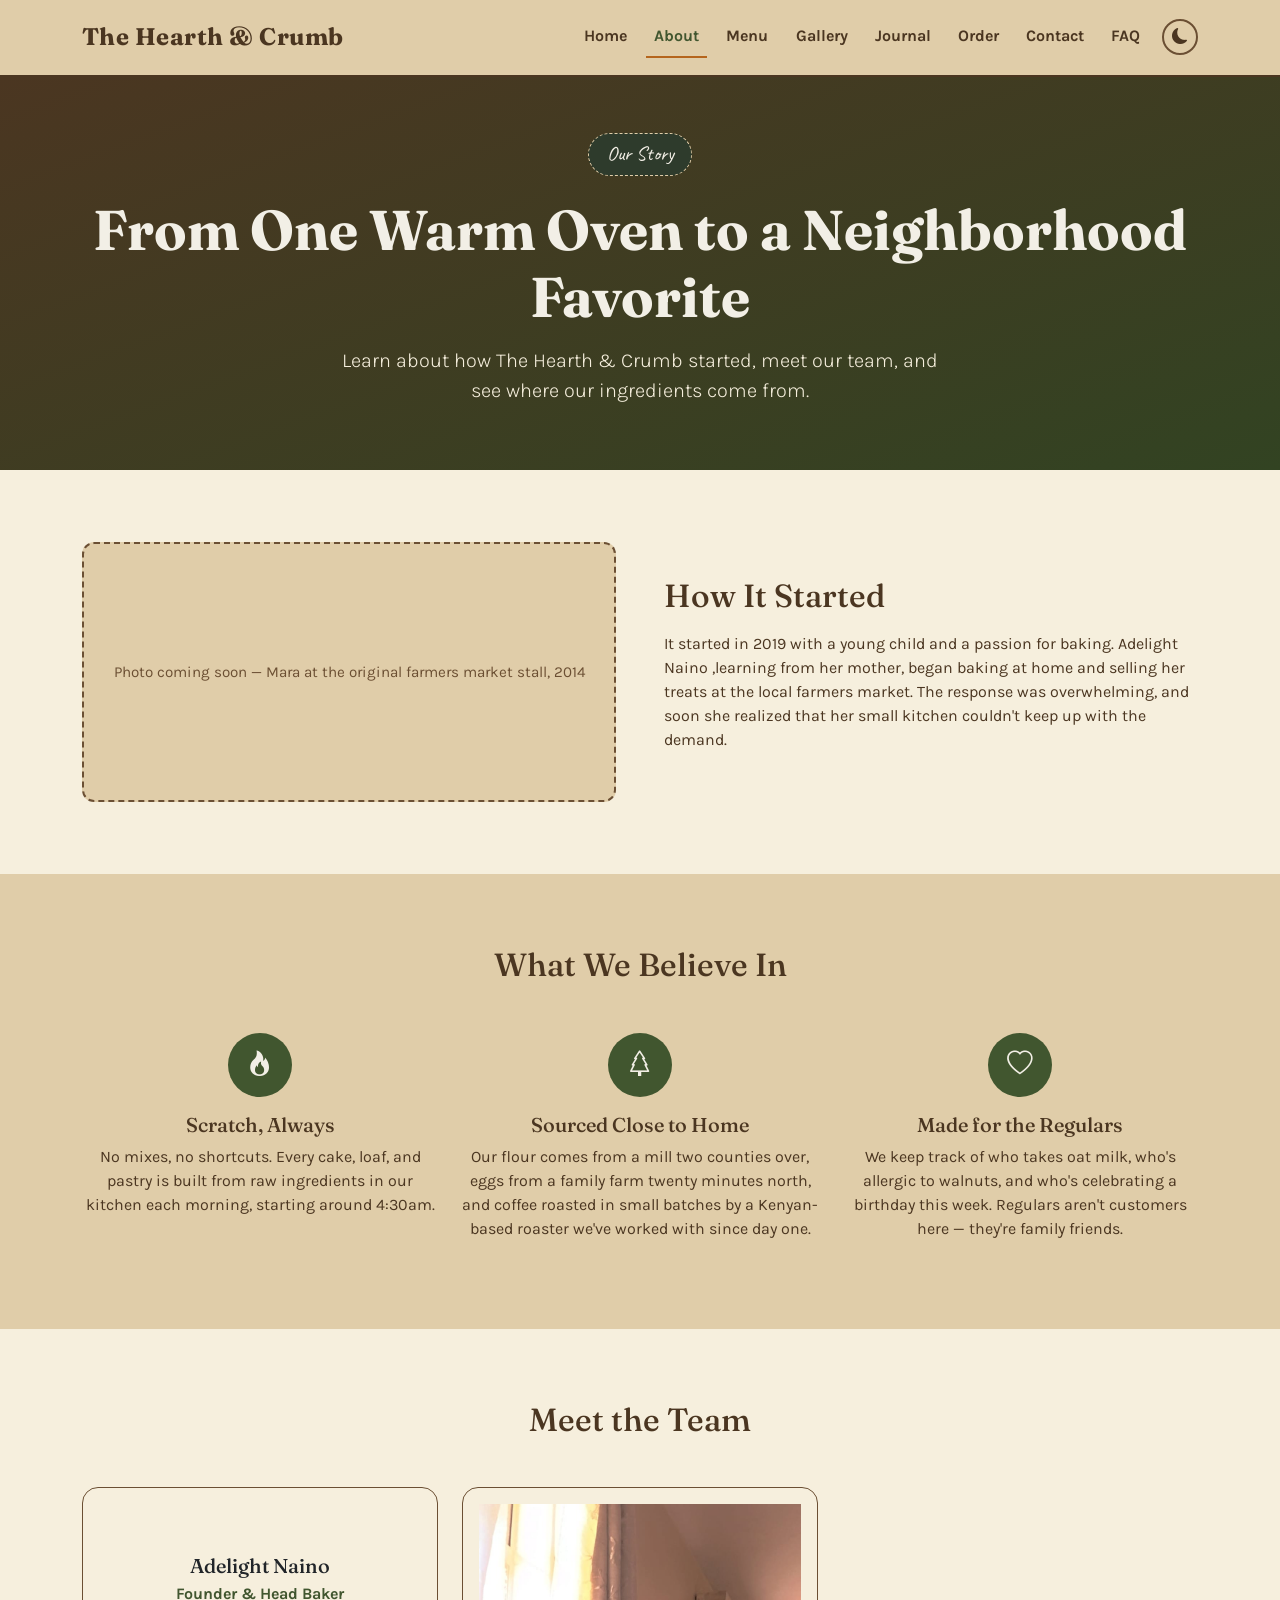
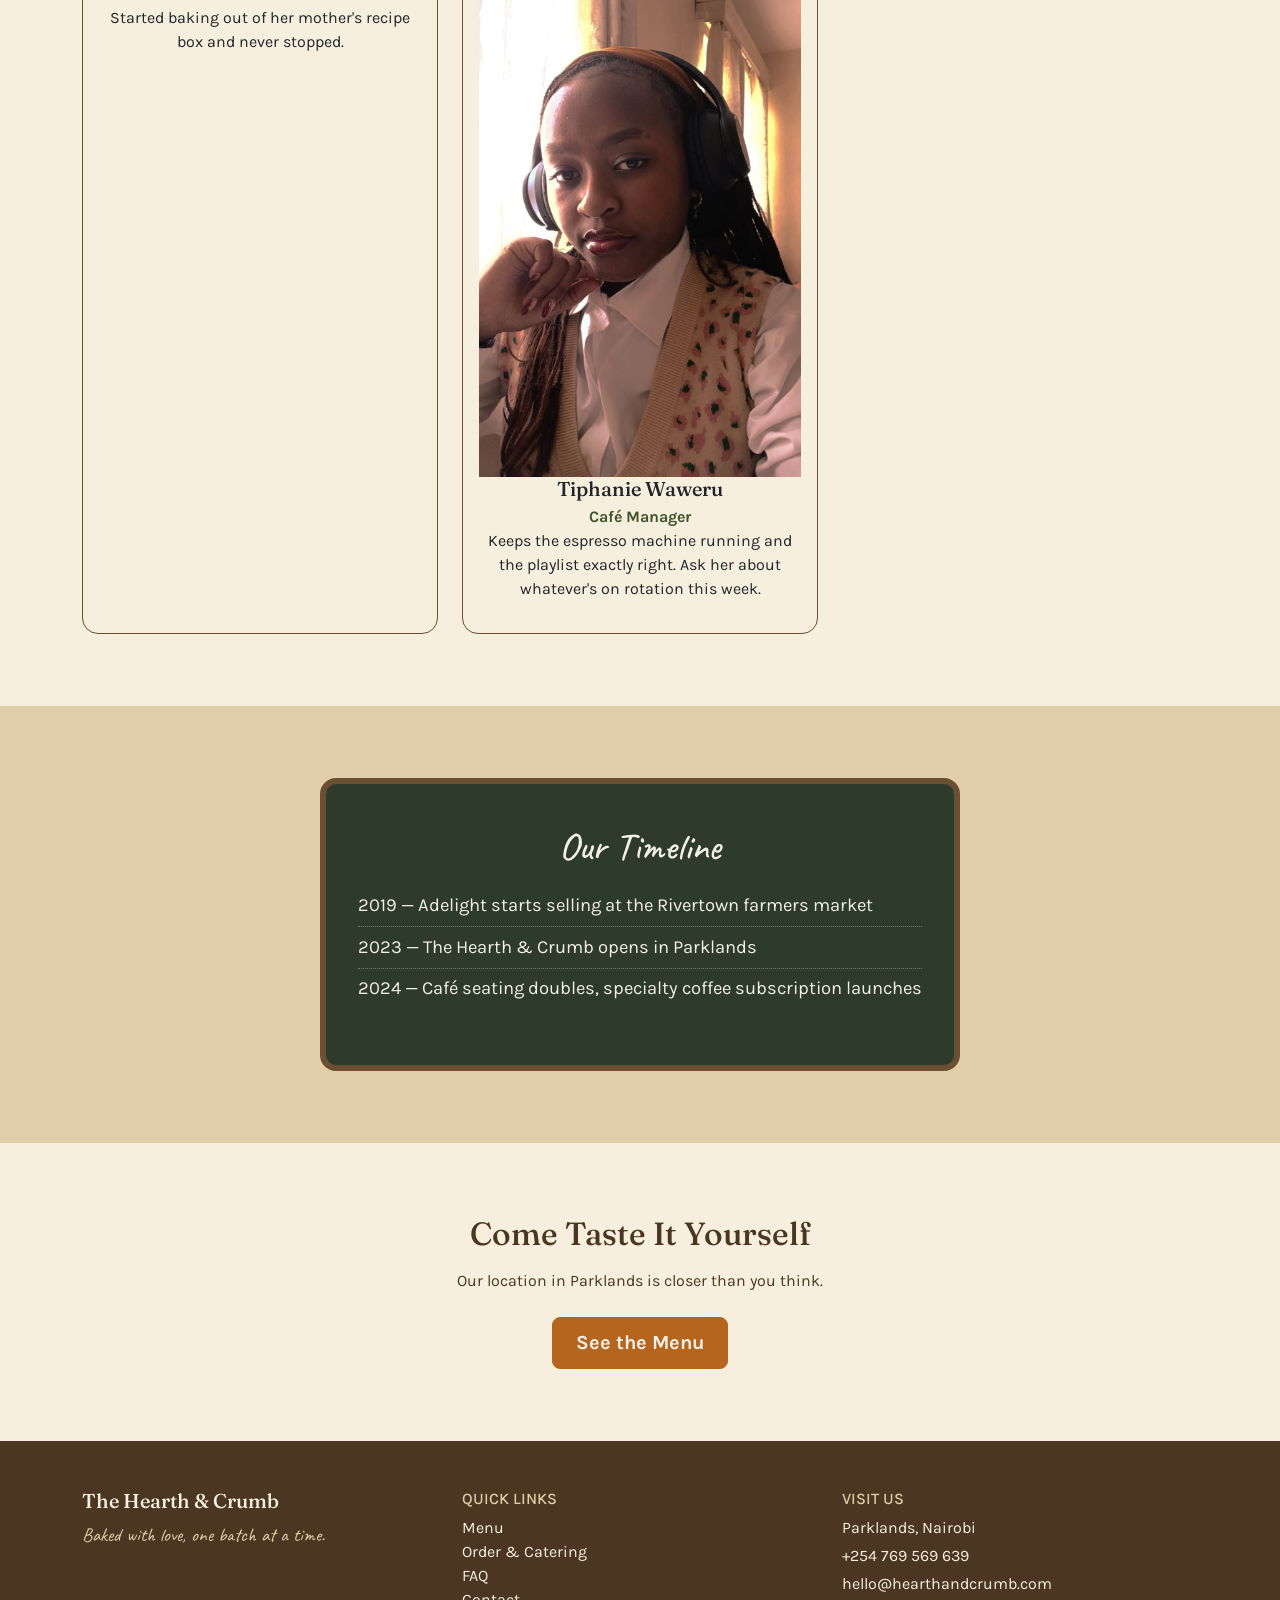
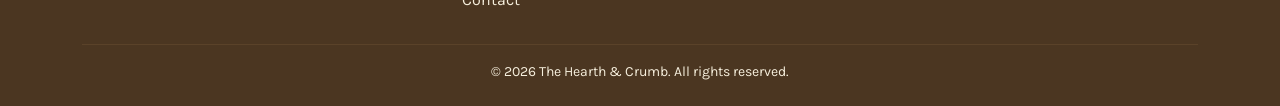
==== about.html @ b9fa5242 "Added the theme mode button to about, contact, faq and gallery" ====
<!DOCTYPE html>
<html lang="en">
<head>
  <meta charset="UTF-8">
  <meta name="viewport" content="width=device-width, initial-scale=1.0">
  <meta name="description" content="The story behind The Hearth & Crumb — a rustic neighborhood bakery & café in Rivertown, our team, and where our ingredients come from.">
  <title>Our Story | The Hearth & Crumb</title>

  <link href="https://cdn.jsdelivr.net/npm/bootstrap@5.3.8/dist/css/bootstrap.min.css" rel="stylesheet" integrity="sha384-sRIl4kxILFvY47J16cr9ZwB07vP4J8+LH7qKQnuqkuIAvNWLzeN8tE5YBujZqJLB" crossorigin="anonymous">
<link rel="stylesheet" href="https://cdn.jsdelivr.net/npm/bootstrap-icons@1.11.3/font/bootstrap-icons.css">
<!-- Custom styles -->
<link rel="stylesheet" href="css/style.css">
</head>
<body>

  <!-- ===== Navbar ===== -->
  <nav class="navbar navbar-expand-lg sticky-top">
    <div class="container">
      <a class="navbar-brand" href="index.html">The Hearth &amp; Crumb</a>
      <button class="navbar-toggler" type="button" data-bs-toggle="collapse" data-bs-target="#mainNav" aria-controls="mainNav" aria-expanded="false" aria-label="Toggle navigation">
        <span class="navbar-toggler-icon"></span>
      </button>
      <div class="collapse navbar-collapse" id="mainNav">
        <ul class="navbar-nav ms-auto mb-2 mb-lg-0 text-center">
          <li class="nav-item"><a class="nav-link" href="index.html">Home</a></li>
          <li class="nav-item"><a class="nav-link active" aria-current="page" href="about.html">About</a></li>
          <li class="nav-item"><a class="nav-link" href="menu.html">Menu</a></li>
          <li class="nav-item"><a class="nav-link" href="gallery.html">Gallery</a></li>
          <li class="nav-item"><a class="nav-link" href="journal.html">Journal</a></li>
          <li class="nav-item"><a class="nav-link" href="order.html">Order</a></li>
          <li class="nav-item"><a class="nav-link" href="contact.html">Contact</a></li>
          <li class="nav-item"><a class="nav-link" href="faq.html">FAQ</a></li>
        </ul>
        </ul>
          <button id="themeToggle" aria-label="Switch to dark mode">
            <i id="themeIcon" class="bi bi-moon-fill"></i>
          </button>
      </div>
    </div>
  </nav>

  <!-- ===== Page banner ===== -->
  <header class="hero hero-sm text-center">
    <div class="container">
      <span class="hero-tag">Our Story</span>
      <h1 class="mb-3">From One Warm Oven to a Neighborhood Favorite</h1>
      <p class="lead mb-0">Learn about how The Hearth &amp; Crumb started, meet our team, and see where our ingredients come from.</p>
    </div>
  </header>

  <!-- ===== Origin story ===== -->
  <section class="section-kraft">
    <div class="container">
      <div class="row align-items-center g-5">
        <div class="col-lg-6 order-lg-2">
          <h2 class="mb-3">How It Started</h2>
          <p>It started in 2019 with a young child and a passion for baking. Adelight Naino ,learning from her mother, began baking at home and selling her treats at the local farmers market. The response was overwhelming, and soon she realized that her small kitchen couldn't keep up with the demand.</p>
        </div>
        <div class="col-lg-6 order-lg-1">
          <div class="image-placeholder">
            Photo coming soon &mdash; Mara at the original farmers market stall, 2014
          </div>
        </div>
      </div>
    </div>
  </section>

  <!-- ===== Philosophy ===== -->
  <section class="section-treats">
    <div class="container">
      <h2 class="text-center mb-5">What We Believe In</h2>
      <div class="row g-4 text-center">
        <div class="col-md-4">
          <div class="icon-circle"><i class="bi bi-fire"></i></div>
          <h3 class="h5">Scratch, Always</h3>
          <p>No mixes, no shortcuts. Every cake, loaf, and pastry is built from raw ingredients in our kitchen each morning, starting around 4:30am.</p>
        </div>
        <div class="col-md-4">
          <div class="icon-circle"><i class="bi bi-tree"></i></div>
          <h3 class="h5">Sourced Close to Home</h3>
          <p>Our flour comes from a mill two counties over, eggs from a family farm twenty minutes north, and coffee roasted in small batches by a Kenyan-based roaster we've worked with since day one.</p>
        </div>
        <div class="col-md-4">
          <div class="icon-circle"><i class="bi bi-heart"></i></div>
          <h3 class="h5">Made for the Regulars</h3>
          <p>We keep track of who takes oat milk, who's allergic to walnuts, and who's celebrating a birthday this week. Regulars aren't customers here &mdash; they're family friends.</p>
        </div>
      </div>
    </div>
  </section>

  <!-- ===== Team ===== -->
  <section class="section-kraft">
    <div class="container">
      <h2 class="text-center mb-5">Meet the Team</h2>
      <div class="row g-4">
        <div class="col-md-4">
          <div class="card card-team p-3 text-center">
            <div class="image" style="min-height: 50px;"
          <img src="images/Naino.jpeg" alt="Adelight Naino" class="img-fluid"></div>
            <h3 class="h5 mb-1">Adelight Naino</h3>
            <p class="mb-0 fw-bold" style="color: var(--forest);">Founder &amp; Head Baker</p>
            <p>Started baking out of her mother's recipe box and never stopped. </p>
          </div>
        </div>
        <div class="col-md-4">
          <div class="card card-team p-3 text-center">
            <div class="image" style="min-height: 50px;">
              <img src="images/Tiphy.jpeg" alt="Tiphanie Waweru" class="img-fluid"></div>
            <h3 class="h5 mb-1">Tiphanie Waweru</h3>
            <p class="mb-0 fw-bold" style="color: var(--forest);">Café Manager</p>
            <p>Keeps the espresso machine running and the playlist exactly right. Ask her about whatever's on rotation this week.</p>
          </div>
        </div>
       
          </div>
        </div>
      </div>
    </div>
  </section>

  <!-- ===== Timeline (chalkboard, reused signature element) ===== -->
  <section class="section-treats">
    <div class="container">
      <div class="chalkboard mx-auto" style="max-width: 640px;">
        <h2 class="text-center">Our Timeline</h2>
        <ul>
          <li>2019 &mdash; Adelight starts selling at the Rivertown farmers market</li>
          <li>2023 &mdash; The Hearth &amp; Crumb opens in Parklands </li>
          <li>2024 &mdash; Café seating doubles, specialty coffee subscription launches</li>
        </ul>
      </div>
    </div>
  </section>

  <!-- ===== CTA ===== -->
  <section class="section-kraft text-center">
    <div class="container">
      <h2 class="mb-3">Come Taste It Yourself</h2>
      <p class="mb-4">Our location in Parklands is closer than you think.</p>
      <a href="menu.html" class="btn btn-copper btn-lg">See the Menu</a>
    </div>
  </section>

  <!-- ===== Footer ===== -->
  <footer class="site-footer">
    <div class="container">
      <div class="row g-4">
        <div class="col-md-4">
          <h5 class="font-display" style="color: var(--kraft-light);">The Hearth &amp; Crumb</h5>
          <p class="footer-tag">Baked with love, one batch at a time.</p>
        </div>
        <div class="col-md-4">
          <h6 class="text-uppercase" style="color: var(--kraft);">Quick Links</h6>
          <ul class="list-unstyled">
            <li><a href="menu.html">Menu</a></li>
            <li><a href="order.html">Order &amp; Catering</a></li>
            <li><a href="faq.html">FAQ</a></li>
            <li><a href="contact.html">Contact</a></li>
          </ul>
        </div>
        <div class="col-md-4">
          <h6 class="text-uppercase" style="color: var(--kraft);">Visit Us</h6>
          <p class="mb-1">Parklands, Nairobi</p>
          <p class="mb-1">+254 769 569 639</p>
          <p class="mb-0">hello@hearthandcrumb.com</p>
        </div>
      </div>
      <hr>
      <p class="text-center mb-0 small">&copy; <span id="current-year"></span> The Hearth &amp; Crumb. All rights reserved.</p>
    </div>
  </footer>

 <script src="https://cdn.jsdelivr.net/npm/bootstrap@5.3.8/dist/js/bootstrap.bundle.min.js" integrity="sha384-FKyoEForCGlyvwx9Hj09JcYn3nv7wiPVlz7YYwJrWVcXK/BmnVDxM+D2scQbITxI" crossorigin="anonymous"></script>
<script src="js/main.js"></script>
</body>
</html>
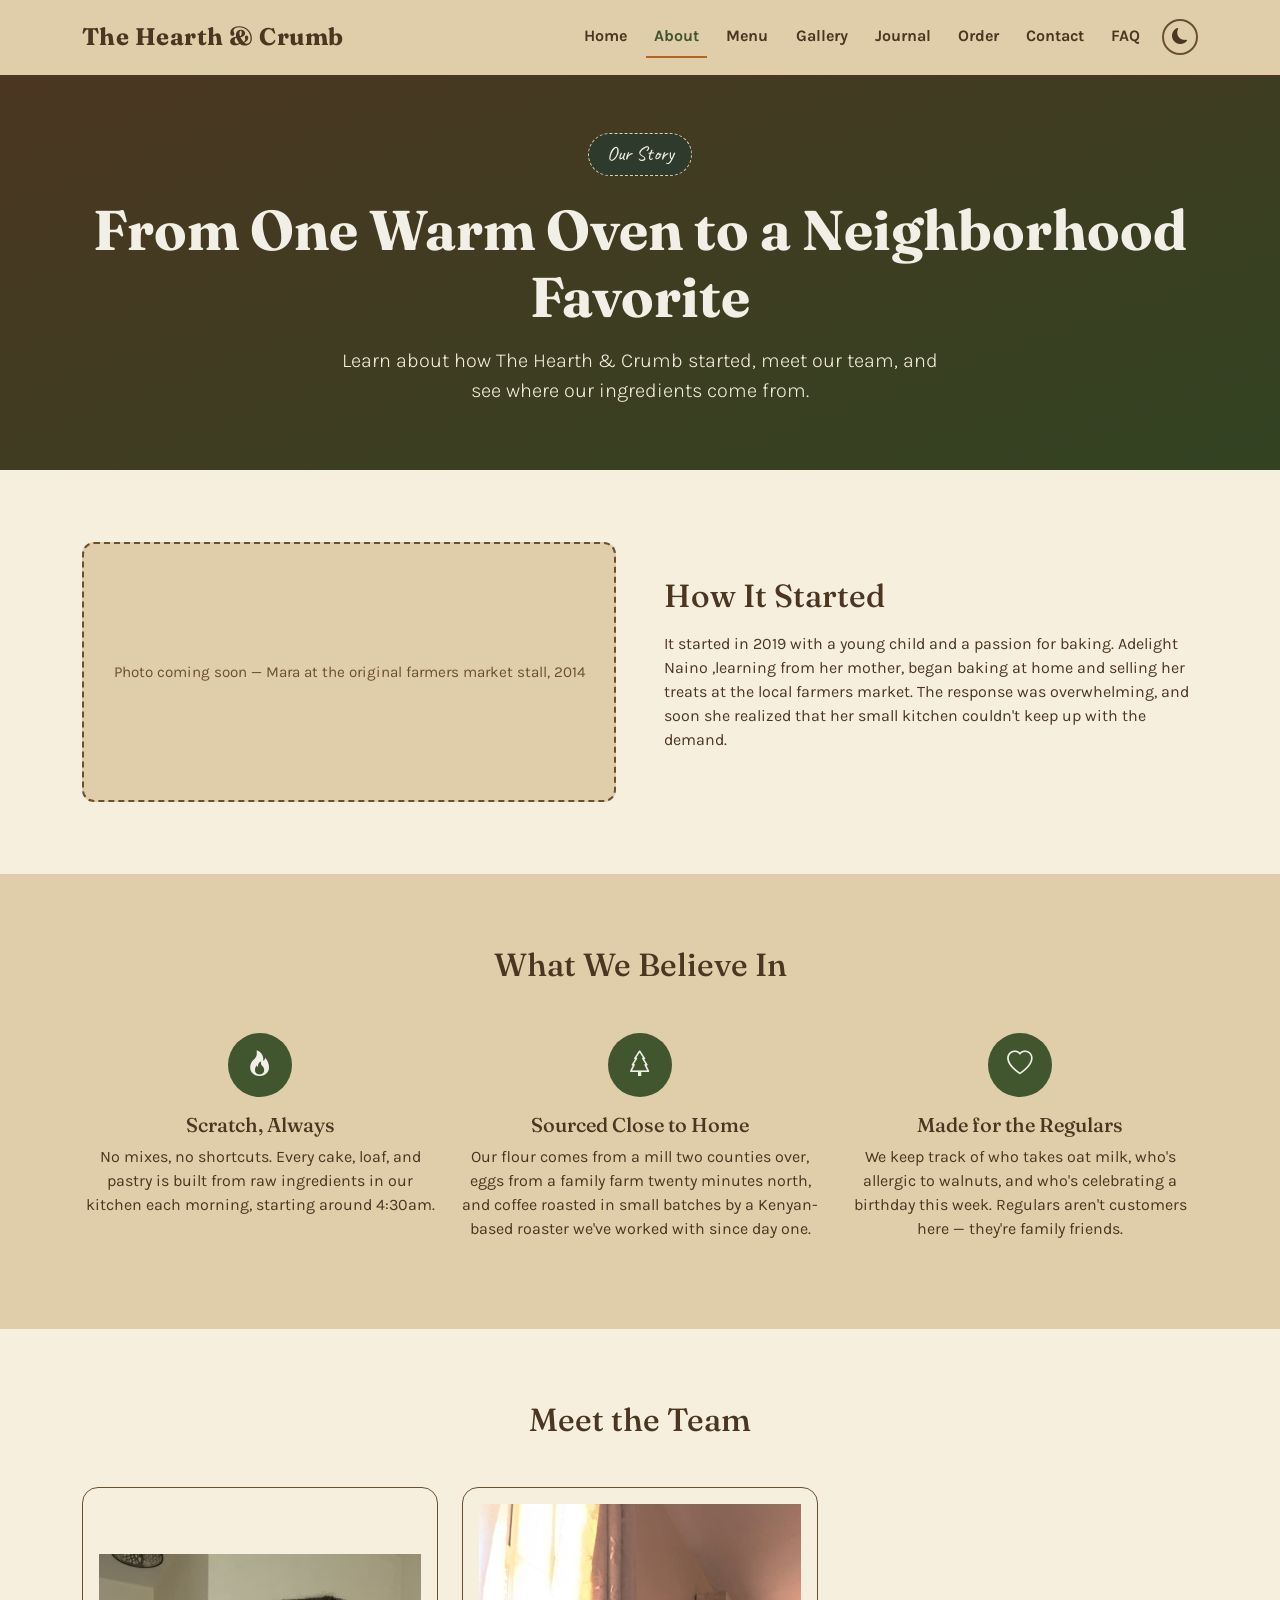
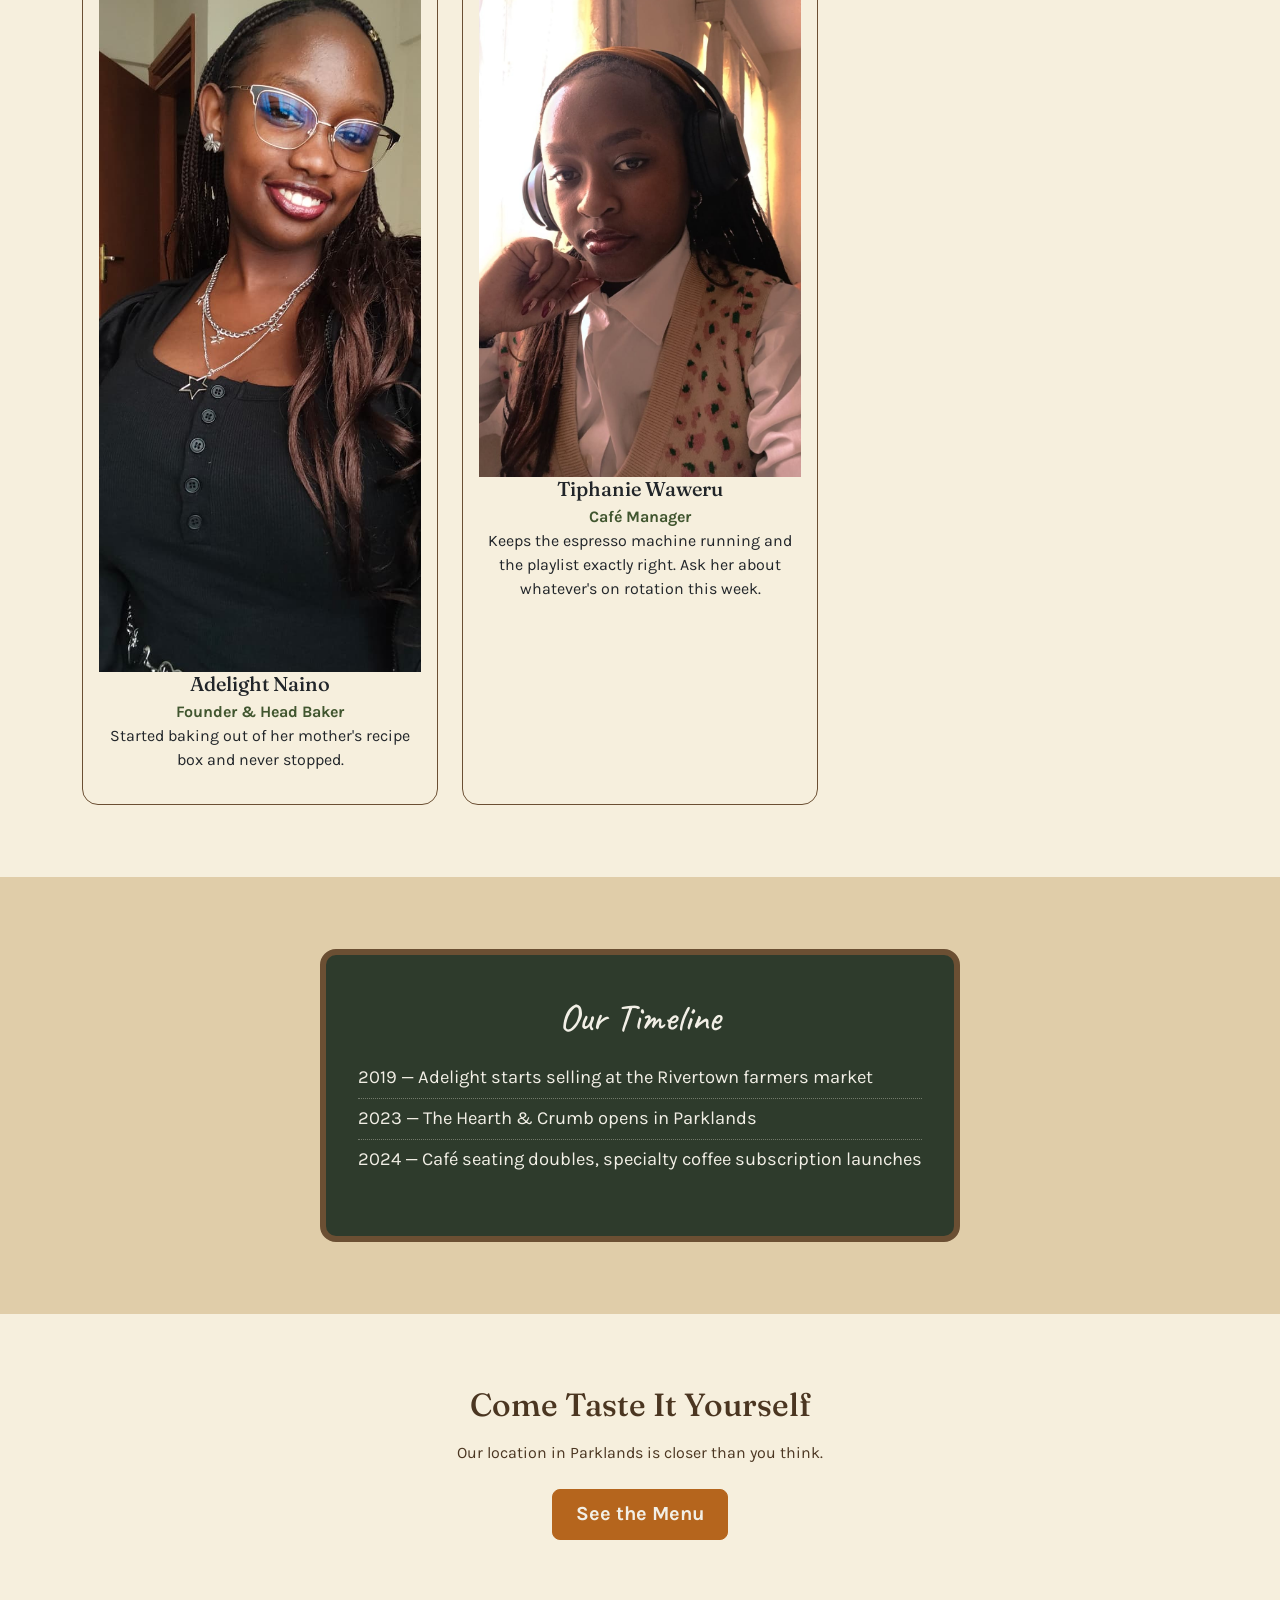
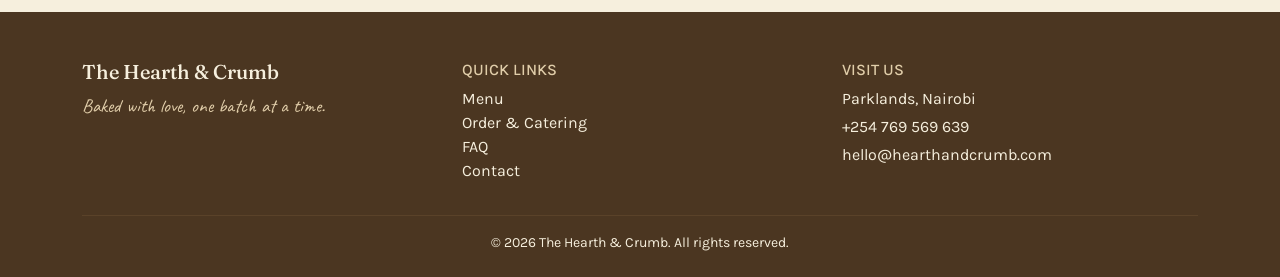
==== commit 3f45913b: "Removed a broken html tag in about" ====
--- a/about.html
+++ b/about.html
@@ -34,7 +34,7 @@
         </ul>
           <button id="themeToggle" aria-label="Switch to dark mode">
             <i id="themeIcon" class="bi bi-moon-fill"></i>
-          </button>
+          </button> 
       </div>
     </div>
   </nav>
@@ -96,8 +96,8 @@
       <div class="row g-4">
         <div class="col-md-4">
           <div class="card card-team p-3 text-center">
-            <div class="image" style="min-height: 50px;"
-          <img src="images/Naino.jpeg" alt="Adelight Naino" class="img-fluid"></div>
+            <div class="image" style="min-height: 50px;"></div>
+             <img src="images/Naino.jpeg" alt="Adelight Naino" class="img-fluid">
             <h3 class="h5 mb-1">Adelight Naino</h3>
             <p class="mb-0 fw-bold" style="color: var(--forest);">Founder &amp; Head Baker</p>
             <p>Started baking out of her mother's recipe box and never stopped. </p>
@@ -110,9 +110,6 @@
             <h3 class="h5 mb-1">Tiphanie Waweru</h3>
             <p class="mb-0 fw-bold" style="color: var(--forest);">Café Manager</p>
             <p>Keeps the espresso machine running and the playlist exactly right. Ask her about whatever's on rotation this week.</p>
-          </div>
-        </div>
-       
           </div>
         </div>
       </div>
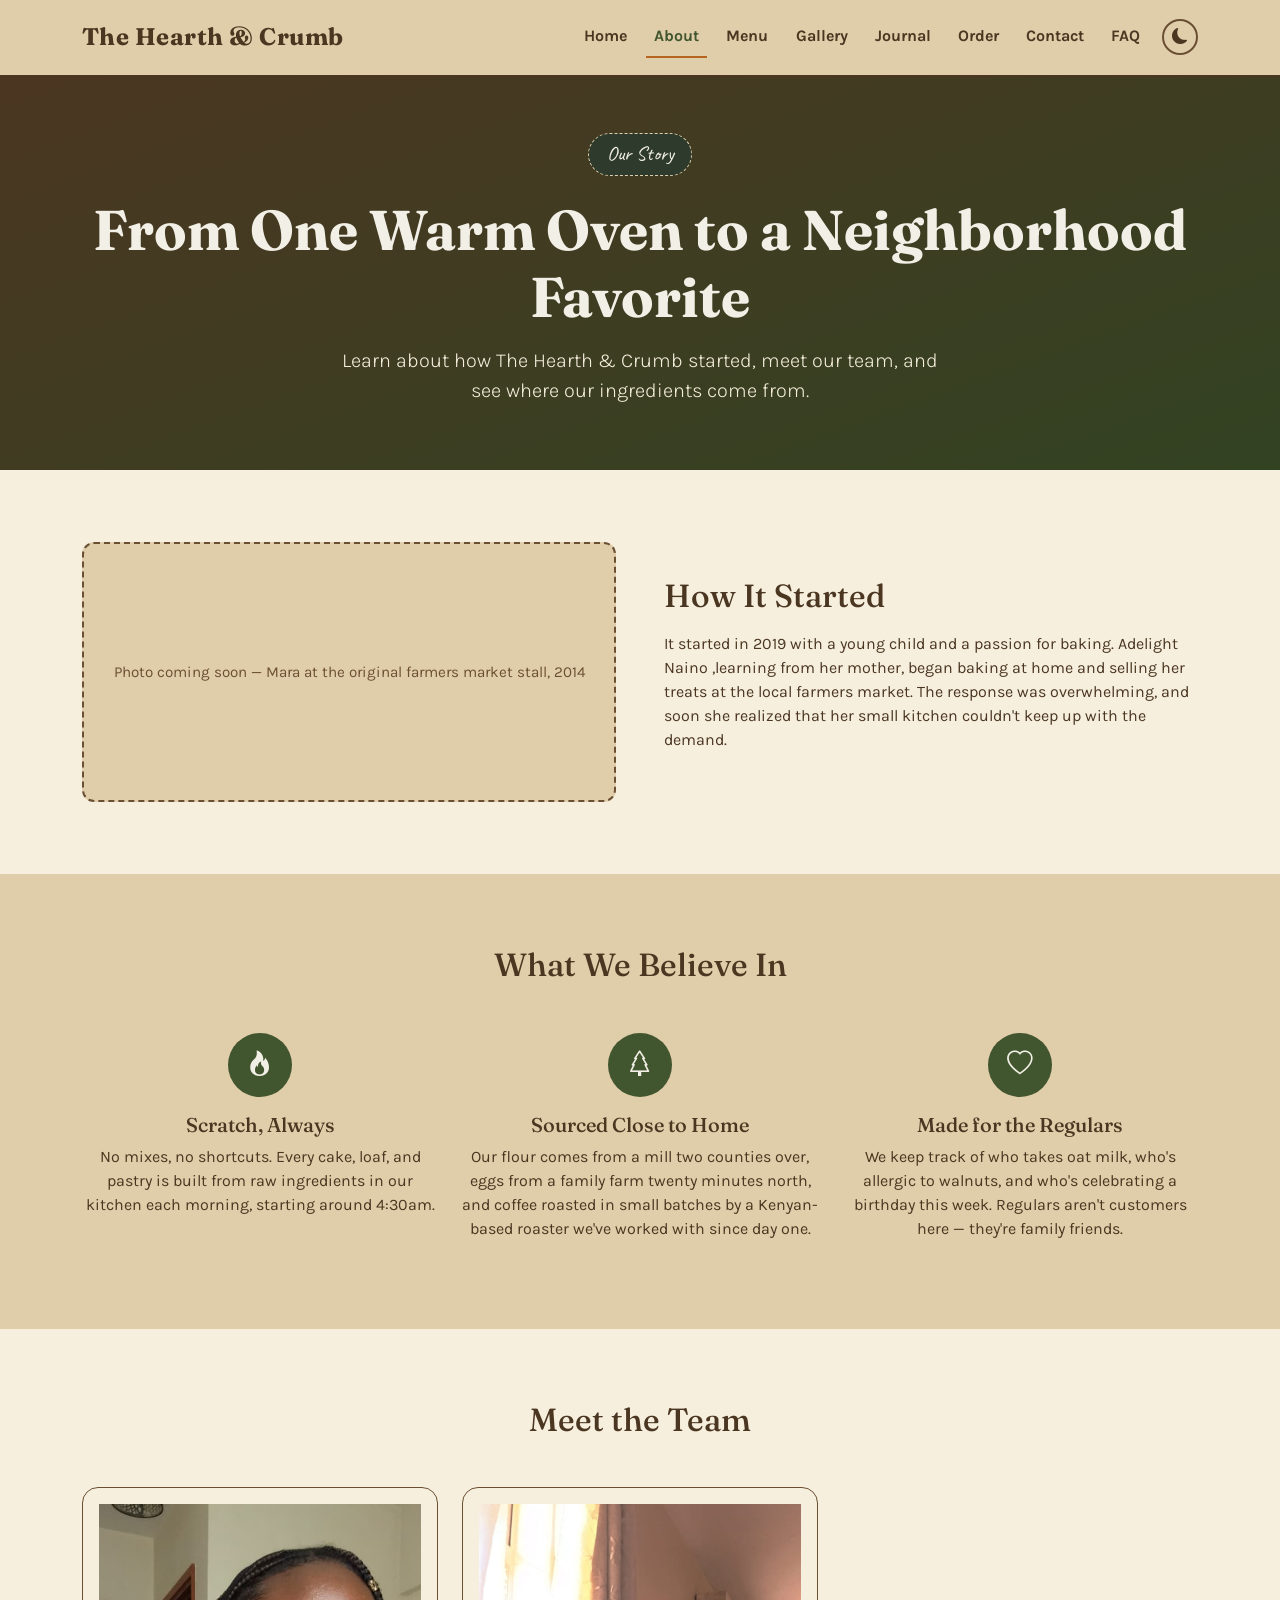
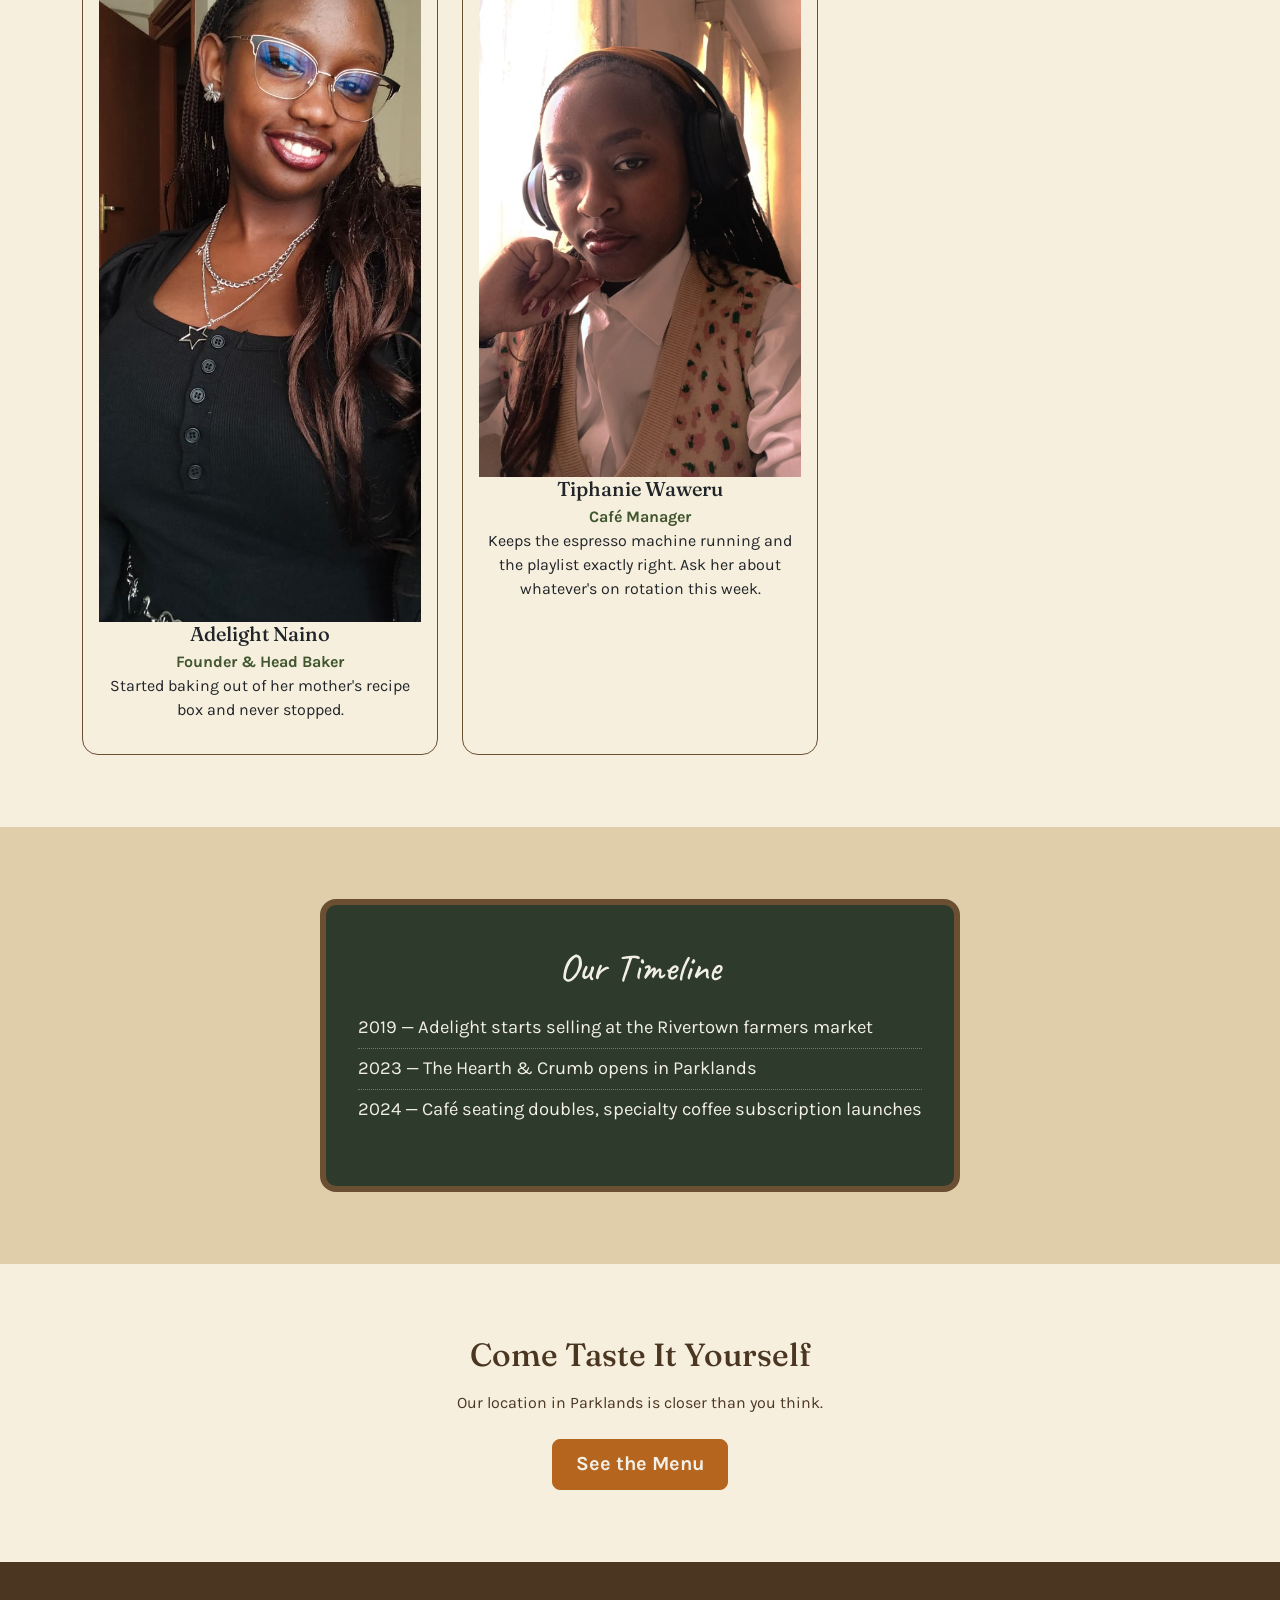
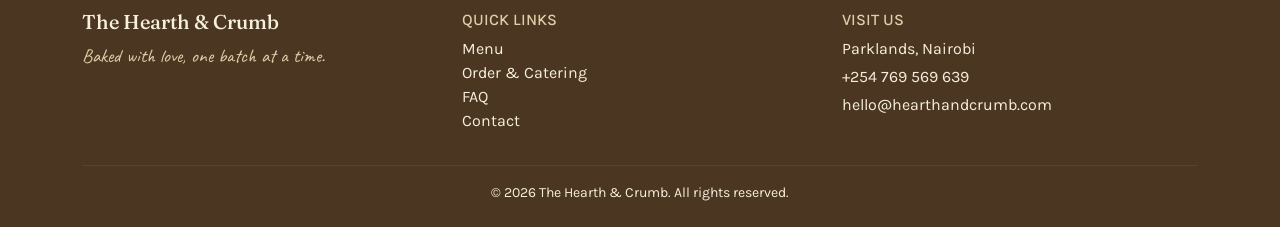
==== commit b4da327e: "Removing an extra ul tag through my pages" ====
--- a/about.html
+++ b/about.html
@@ -3,7 +3,7 @@
 <head>
   <meta charset="UTF-8">
   <meta name="viewport" content="width=device-width, initial-scale=1.0">
-  <meta name="description" content="The story behind The Hearth & Crumb — a rustic neighborhood bakery & café in Rivertown, our team, and where our ingredients come from.">
+  <meta name="description" content="The story behind The Hearth & Crumb — a rustic neighborhood bakery & café in Parklands, our team, and where our ingredients come from.">
   <title>Our Story | The Hearth & Crumb</title>
 
   <link href="https://cdn.jsdelivr.net/npm/bootstrap@5.3.8/dist/css/bootstrap.min.css" rel="stylesheet" integrity="sha384-sRIl4kxILFvY47J16cr9ZwB07vP4J8+LH7qKQnuqkuIAvNWLzeN8tE5YBujZqJLB" crossorigin="anonymous">
@@ -30,7 +30,6 @@
           <li class="nav-item"><a class="nav-link" href="order.html">Order</a></li>
           <li class="nav-item"><a class="nav-link" href="contact.html">Contact</a></li>
           <li class="nav-item"><a class="nav-link" href="faq.html">FAQ</a></li>
-        </ul>
         </ul>
           <button id="themeToggle" aria-label="Switch to dark mode">
             <i id="themeIcon" class="bi bi-moon-fill"></i>
@@ -96,8 +95,9 @@
       <div class="row g-4">
         <div class="col-md-4">
           <div class="card card-team p-3 text-center">
-            <div class="image" style="min-height: 50px;"></div>
-             <img src="images/Naino.jpeg" alt="Adelight Naino" class="img-fluid">
+            <div class="image" style="min-height: 50px;">
+              <img src="images/Naino.jpeg" alt="Founder Adelight Naino standing in a doorway with braided hair and silver necklaces, smiling warmly in an indoor setting" class="img-fluid">
+            </div>
             <h3 class="h5 mb-1">Adelight Naino</h3>
             <p class="mb-0 fw-bold" style="color: var(--forest);">Founder &amp; Head Baker</p>
             <p>Started baking out of her mother's recipe box and never stopped. </p>
@@ -106,7 +106,8 @@
         <div class="col-md-4">
           <div class="card card-team p-3 text-center">
             <div class="image" style="min-height: 50px;">
-              <img src="images/Tiphy.jpeg" alt="Tiphanie Waweru" class="img-fluid"></div>
+              <img src="images/Tiphy.jpeg" alt="Cafe manager Tiphanie Waweru smiling in a cozy cafe setting with espresso equipment nearby" class="img-fluid">
+            </div>
             <h3 class="h5 mb-1">Tiphanie Waweru</h3>
             <p class="mb-0 fw-bold" style="color: var(--forest);">Café Manager</p>
             <p>Keeps the espresso machine running and the playlist exactly right. Ask her about whatever's on rotation this week.</p>
--- a/css/style.css
+++ b/css/style.css
@@ -0,0 +1,705 @@
+
+@import url('https://fonts.googleapis.com/css2?family=Fraunces:ital,opsz,wght@0,9..144,400;0,9..144,600;0,9..144,700;1,9..144,500&family=Karla:wght@400;500;700&family=Caveat:wght@500;700&display=swap');
+
+:root {
+  --kraft: #e0cda9;
+  --kraft-light: #f6efdd;
+  --walnut: #4b3621;
+  --walnut-soft: #6b4f33;
+  --forest: #41562f;
+  --forest-dark: #324322;
+  --copper: #b5651d;
+  --copper-light: #d88a47;
+  --chalkboard: #2e3b2c;
+  --chalk-white: #f2efe6;
+
+  --font-display: 'Fraunces', serif;
+  --font-body: 'Karla', sans-serif;
+  --font-accent: 'Caveat', cursive;
+}
+
+/* ---------- base ---------- */
+body {
+  font-family: var(--font-body);
+  color: var(--walnut);
+  background-color: var(--kraft-light);
+}
+
+h1, h2, h3, h4, .navbar-brand, .font-display {
+  font-family: var(--font-display);
+  color: var(--walnut);
+}
+
+a {
+  text-decoration: none;
+}
+
+:focus-visible {
+  outline: 3px solid var(--copper);
+  outline-offset: 2px;
+}
+
+/* ---------- navbar ---------- */
+.navbar {
+  background-color: var(--kraft) !important;
+  border-bottom: 2px solid var(--walnut);
+  padding-top: .9rem;
+  padding-bottom: .9rem;
+}
+
+.navbar-brand {
+  font-weight: 700;
+  font-size: 1.5rem;
+  letter-spacing: .02em;
+}
+
+.navbar .nav-link {
+  color: var(--walnut) !important;
+  font-weight: 700;
+  margin: 0 .35rem;
+  border-bottom: 2px solid transparent;
+}
+
+.navbar .nav-link:hover,
+.navbar .nav-link.active {
+  color: var(--forest) !important;
+  border-bottom-color: var(--copper);
+}
+
+/* ---------- hero ---------- */
+.hero {
+  background: linear-gradient(160deg, var(--walnut) 0%, var(--forest-dark) 100%);
+  color: var(--chalk-white);
+  padding: 5.5rem 1rem 6rem;
+}
+
+.hero-tag {
+  display: inline-block;
+  background-color: var(--chalkboard);
+  color: var(--chalk-white);
+  font-family: var(--font-accent);
+  font-size: 1.25rem;
+  padding: .35rem 1.1rem;
+  border-radius: 999px;
+  border: 1px dashed var(--kraft);
+  margin-bottom: 1.25rem;
+}
+
+.hero h1 {
+  color: var(--chalk-white);
+  font-size: clamp(2.25rem, 5vw, 3.5rem);
+  font-weight: 700;
+}
+
+.hero p.lead {
+  color: var(--kraft-light);
+  max-width: 38rem;
+  margin-left: auto;
+  margin-right: auto;
+}
+
+.btn-copper {
+  background-color: var(--copper);
+  border-color: var(--copper);
+  color: var(--chalk-white);
+  font-weight: 700;
+  padding: .6rem 1.4rem;
+}
+
+.btn-copper:hover {
+  background-color: var(--copper-light);
+  border-color: var(--copper-light);
+  color: var(--walnut);
+}
+
+.btn-outline-kraft {
+  background-color: transparent;
+  border: 2px solid var(--kraft-light);
+  color: var(--chalk-white);
+  font-weight: 700;
+  padding: .55rem 1.35rem;
+}
+
+.btn-outline-kraft:hover {
+  background-color: var(--kraft-light);
+  color: var(--walnut);
+}
+
+/* ---------- intro / story ---------- */
+.section-kraft {
+  background-color: var(--kraft-light);
+  padding: 4.5rem 0;
+}
+
+.image-placeholder {
+  background-color: var(--kraft);
+  border: 2px dashed var(--walnut-soft);
+  color: var(--walnut-soft);
+  border-radius: .75rem;
+  min-height: 260px;
+  display: flex;
+  align-items: center;
+  justify-content: center;
+  font-family: var(--font-body);
+  font-size: .95rem;
+  text-align: center;
+  padding: 1rem;
+}
+
+/* ---------- featured treats ---------- */
+.section-treats {
+  background-color: var(--kraft);
+  padding: 4.5rem 0;
+}
+
+.card-treat {
+  background-color: var(--kraft-light);
+  border: 1px solid var(--walnut-soft);
+  border-radius: 1rem;
+  height: 100%;
+  transition: transform .2s ease, box-shadow .2s ease;
+}
+
+@media (prefers-reduced-motion: no-preference) {
+  .card-treat:hover {
+    transform: translateY(-6px);
+    box-shadow: 0 10px 20px rgba(74, 52, 40, .18);
+  }
+}
+
+.card-treat .card-title {
+  font-family: var(--font-display);
+  font-weight: 600;
+}
+
+.price-tag {
+  display: inline-block;
+  background-color: var(--copper);
+  color: var(--chalk-white);
+  font-weight: 700;
+  font-size: .85rem;
+  padding: .2rem .6rem;
+  border-radius: .4rem;
+}
+
+/* ---------- chalkboard signature component ---------- */
+.chalkboard {
+  background-color: var(--chalkboard);
+  color: var(--chalk-white);
+  border-radius: 1rem;
+  padding: 2.5rem 2rem;
+  border: 6px solid var(--walnut-soft);
+}
+
+.chalkboard h2 {
+  color: var(--chalk-white);
+  font-family: var(--font-accent);
+  font-size: 2.4rem;
+  margin-bottom: 1rem;
+}
+
+.chalkboard ul {
+  list-style: none;
+  padding-left: 0;
+  font-size: 1.15rem;
+}
+
+.chalkboard li {
+  padding: .4rem 0;
+  border-bottom: 1px dotted rgba(242, 239, 230, .35);
+}
+
+.chalkboard li:last-child {
+  border-bottom: none;
+}
+
+/* ---------- hours / visit ---------- */
+.section-visit {
+  background-color: var(--forest-dark);
+  color: var(--chalk-white);
+  padding: 4.5rem 0;
+}
+
+.section-visit h2 {
+  color: var(--chalk-white);
+}
+
+.section-visit .bi {
+  color: var(--copper-light);
+  margin-right: .6rem;
+}
+
+/* ---------- testimonials ---------- */
+.testimonial-card {
+  background-color: var(--kraft-light);
+  border-left: 4px solid var(--copper);
+  border-radius: .5rem;
+  padding: 1.5rem;
+  height: 100%;
+}
+
+.testimonial-card p.quote {
+  font-family: var(--font-display);
+  font-style: italic;
+  font-size: 1.1rem;
+}
+
+/* ---------- footer ---------- */
+footer.site-footer {
+  background-color: var(--walnut);
+  color: var(--kraft-light);
+  padding: 3rem 0 1.5rem;
+}
+
+footer.site-footer a {
+  color: var(--kraft-light);
+}
+
+footer.site-footer a:hover {
+  color: var(--copper-light);
+}
+
+footer.site-footer .footer-tag {
+  font-family: var(--font-accent);
+  font-size: 1.2rem;
+  color: var(--kraft);
+}
+
+footer.site-footer hr {
+  border-color: var(--walnut-soft);
+  opacity: .5;
+}
+
+/* ---------- inner-page hero (About / Contact / etc.) ---------- */
+.hero-sm {
+  padding: 3.5rem 1rem 4rem;
+}
+
+/* ---------- icon circle (About: philosophy cards) ---------- */
+.icon-circle {
+  width: 64px;
+  height: 64px;
+  border-radius: 50%;
+  background-color: var(--forest);
+  color: var(--chalk-white);
+  display: flex;
+  align-items: center;
+  justify-content: center;
+  font-size: 1.6rem;
+  margin: 0 auto 1rem;
+}
+
+/* ---------- team / info cards (About / Contact) ---------- */
+.card-team {
+  background-color: var(--kraft-light);
+  border: 1px solid var(--walnut-soft);
+  border-radius: 1rem;
+  height: 100%;
+}
+
+/* ---------- contact form ---------- */
+.contact-info-list .bi {
+  color: var(--copper);
+  margin-right: .6rem;
+  width: 1.2rem;
+}
+/* ---------- menu page ---------- */
+.filter-btn {
+  background-color: transparent;
+  border: 2px solid var(--walnut-soft);
+  color: var(--walnut);
+  font-weight: 700;
+  border-radius: 999px;
+  padding: .35rem 1.1rem;
+  cursor: pointer;
+  transition: background-color .15s, color .15s;
+}
+.filter-btn:hover,
+.filter-btn.active {
+  background-color: var(--walnut);
+  color: var(--chalk-white);
+  border-color: var(--walnut);
+}
+.menu-item.hidden { display: none; }
+.menu-row {
+  display: flex;
+  justify-content: space-between;
+  align-items: baseline;
+  border-bottom: 1px dotted var(--walnut-soft);
+  padding: .55rem 0;
+  gap: 1rem;
+}
+.menu-row:last-child { border-bottom: none; }
+.menu-row .item-name { font-family: var(--font-display); font-weight: 600; }
+.menu-row .item-price { font-weight: 700; color: var(--copper); white-space: nowrap; }
+.menu-row .item-desc { font-size: .88rem; color: var(--walnut-soft); margin: 0; }
+
+/* ---------- order page ---------- */
+.order-option-card {
+  border: 2px solid var(--walnut-soft);
+  border-radius: 1rem;
+  padding: 1.5rem;
+  background-color: var(--kraft-light);
+  height: 100%;
+}
+
+/* ---------- FAQ accordion ---------- */
+.accordion-button {
+  font-family: var(--font-display);
+  font-weight: 600;
+  font-size: 1.05rem;
+  background-color: var(--kraft-light) !important;
+  color: var(--walnut) !important;
+}
+.accordion-button:not(.collapsed) {
+  color: var(--forest) !important;
+  box-shadow: inset 0 -1px 0 var(--walnut-soft);
+}
+.accordion-item {
+  background-color: var(--kraft-light);
+  border: 1px solid var(--walnut-soft);
+  margin-bottom: .5rem;
+  border-radius: .5rem !important;
+  overflow: hidden;
+}
+.accordion-body {
+  background-color: var(--kraft-light);
+  color: var(--walnut);
+}
+/* ---------- gallery page ---------- */
+.gallery-img {
+  width: 100%;
+  aspect-ratio: 1 / 1;
+  object-fit: cover;
+  border-radius: .75rem;
+  border: 2px solid var(--walnut-soft);
+  transition: transform .2s ease, box-shadow .2s ease;
+}
+
+@media (prefers-reduced-motion: no-preference) {
+  .gallery-img:hover {
+    transform: scale(1.03);
+    box-shadow: 0 8px 20px rgba(74, 52, 40, .2);
+  }
+}
+
+.gallery-placeholder {
+  background-color: var(--kraft);
+  border: 2px dashed var(--walnut-soft);
+  color: var(--walnut-soft);
+  border-radius: .75rem;
+  aspect-ratio: 1 / 1;
+  display: flex;
+  align-items: center;
+  justify-content: center;
+  font-size: .88rem;
+  text-align: center;
+  padding: 1rem;
+}
+/* ---------- dark / light mode toggle button (navbar) ---------- */
+#themeToggle {
+  background: none;
+  border: 2px solid var(--walnut-soft);
+  color: var(--walnut);
+  border-radius: 999px;
+  width: 36px;
+  height: 36px;
+  display: flex;
+  align-items: center;
+  justify-content: center;
+  cursor: pointer;
+  transition: background-color .15s, color .15s;
+  margin-left: .5rem;
+}
+
+#themeToggle:hover {
+  background-color: var(--walnut);
+  color: var(--chalk-white);
+}
+
+/* ---------- dark mode overrides ---------- */
+body.dark-mode {
+  background-color: #1a1a18;
+  color: var(--kraft-light);
+}
+
+body.dark-mode h1,
+body.dark-mode h2,
+body.dark-mode h3,
+body.dark-mode h4,
+body.dark-mode .navbar-brand {
+  color: var(--kraft-light);
+}
+
+body.dark-mode .navbar {
+  background-color: #2a2118 !important;
+  border-bottom-color: var(--walnut-soft);
+}
+
+body.dark-mode .navbar .nav-link {
+  color: var(--kraft-light) !important;
+}
+
+body.dark-mode #themeToggle {
+  border-color: var(--kraft);
+  color: var(--kraft-light);
+}
+
+body.dark-mode .section-kraft,
+body.dark-mode .section-treats {
+  background-color: #222018;
+}
+
+body.dark-mode .card-treat,
+body.dark-mode .card-team,
+body.dark-mode .journal-card,
+body.dark-mode .testimonial-card {
+  background-color: #2a2118;
+  border-color: var(--walnut-soft);
+  color: var(--kraft-light);
+}
+
+body.dark-mode .accordion-button,
+body.dark-mode .accordion-item,
+body.dark-mode .accordion-body {
+  background-color: #2a2118 !important;
+  color: var(--kraft-light) !important;
+}
+
+body.dark-mode .form-control,
+body.dark-mode .form-select {
+  background-color: #2a2118;
+  border-color: var(--walnut-soft);
+  color: var(--kraft-light);
+}
+
+body.dark-mode .form-control:focus,
+body.dark-mode .form-select:focus {
+  background-color: #2a2118;
+  color: var(--kraft-light);
+  border-color: var(--copper);
+  box-shadow: 0 0 0 .2rem rgba(181,101,29,.25);
+}
+
+body.dark-mode .site-footer {
+  background-color: #111110;
+}
+
+body.dark-mode .image-placeholder,
+body.dark-mode .gallery-placeholder {
+  background-color: #2a2118;
+  border-color: var(--walnut-soft);
+  color: var(--walnut-soft);
+}
+
+/* ---------- journal page ---------- */
+.journal-card {
+  background-color: var(--kraft-light);
+  border: 1px solid var(--walnut-soft);
+  border-radius: 1rem;
+  overflow: hidden;
+  display: flex;
+  flex-direction: column;
+  transition: transform .2s ease, box-shadow .2s ease;
+}
+
+@media (prefers-reduced-motion: no-preference) {
+  .journal-card:hover {
+    transform: translateY(-5px);
+    box-shadow: 0 10px 24px rgba(74, 52, 40, .18);
+  }
+}
+
+.journal-card-img-wrap {
+  position: relative;
+  overflow: hidden;
+}
+
+.journal-card-img {
+  width: 100%;
+  height: 200px;
+  object-fit: cover;
+  display: block;
+  transition: transform .35s ease;
+}
+
+.journal-card:hover .journal-card-img {
+  transform: scale(1.04);
+}
+
+.journal-tag {
+  position: absolute;
+  top: .75rem;
+  left: .75rem;
+  background-color: var(--copper);
+  color: var(--chalk-white);
+  font-size: .78rem;
+  font-weight: 700;
+  padding: .2rem .65rem;
+  border-radius: 999px;
+  letter-spacing: .03em;
+}
+
+.journal-card-body {
+  padding: 1.25rem 1.4rem 1.5rem;
+  display: flex;
+  flex-direction: column;
+  flex: 1;
+}
+
+.journal-meta {
+  font-size: .82rem;
+  color: var(--walnut-soft);
+  margin-bottom: .6rem;
+}
+
+.journal-title {
+  font-family: var(--font-display);
+  font-size: 1.1rem;
+  font-weight: 600;
+  color: var(--walnut);
+  margin-bottom: .6rem;
+  line-height: 1.35;
+}
+
+.journal-excerpt {
+  font-size: .92rem;
+  color: var(--walnut-soft);
+  flex: 1;
+  margin-bottom: 1rem;
+}
+
+.journal-read-more {
+  font-weight: 700;
+  color: var(--forest);
+  font-size: .9rem;
+  display: inline-flex;
+  align-items: center;
+  gap: .3rem;
+  transition: color .15s;
+}
+
+.journal-read-more:hover {
+  color: var(--copper);
+}
+
+.journal-post.hidden {
+  display: none;
+}
+
+/* newsletter input inside chalkboard */
+.journal-newsletter-group .form-control {
+  background-color: rgba(242, 239, 230, .12);
+  border-color: var(--chalk-white);
+  color: var(--chalk-white);
+  border-right: none;
+}
+
+.journal-newsletter-group .form-control::placeholder {
+  color: rgba(242, 239, 230, .55);
+}
+
+.journal-newsletter-group .form-control:focus {
+  background-color: rgba(242, 239, 230, .18);
+  border-color: var(--copper-light);
+  box-shadow: none;
+  color: var(--chalk-white);
+}
+
+/* dark mode overrides for journal */
+body.dark-mode .journal-title {
+  color: var(--kraft-light);
+}
+
+body.dark-mode .journal-excerpt,
+body.dark-mode .journal-meta {
+  color: var(--kraft);
+}
+
+/* ---------- journal post modal ---------- */
+.journal-modal-content {
+  background-color: var(--kraft-light);
+  border: 2px solid var(--walnut-soft);
+  border-radius: 1rem;
+  overflow: hidden;
+}
+
+.journal-modal-header {
+  background-color: var(--kraft);
+  border-bottom: 2px solid var(--walnut-soft);
+  align-items: flex-start;
+  padding: 1.5rem 1.75rem 1.25rem;
+}
+
+.journal-modal-tag {
+  position: static;
+  display: inline-block;
+  margin-bottom: .5rem;
+}
+
+.journal-modal-title {
+  font-family: var(--font-display);
+  font-size: clamp(1.1rem, 2.5vw, 1.45rem);
+  font-weight: 700;
+  color: var(--walnut);
+  line-height: 1.3;
+  margin-bottom: .4rem;
+}
+
+.journal-modal-close {
+  margin-left: 1rem;
+  flex-shrink: 0;
+}
+
+.journal-modal-body {
+  padding: 1.75rem;
+  color: var(--walnut);
+  font-size: 1rem;
+  line-height: 1.75;
+}
+
+.journal-modal-body h3 {
+  font-family: var(--font-display);
+  font-size: 1.15rem;
+  color: var(--forest);
+  margin-top: 1.5rem;
+  margin-bottom: .5rem;
+}
+
+.journal-modal-body ul {
+  padding-left: 1.4rem;
+}
+
+.journal-modal-body li {
+  margin-bottom: .4rem;
+}
+
+.journal-modal-footer {
+  background-color: var(--kraft);
+  border-top: 1px solid var(--walnut-soft);
+}
+
+/* dark mode for modal */
+body.dark-mode .journal-modal-content {
+  background-color: #222018;
+  border-color: var(--walnut-soft);
+}
+
+body.dark-mode .journal-modal-header,
+body.dark-mode .journal-modal-footer {
+  background-color: #2a2118;
+  border-color: var(--walnut-soft);
+}
+
+body.dark-mode .journal-modal-title,
+body.dark-mode .journal-modal-body {
+  color: var(--kraft-light);
+}
+
+body.dark-mode .journal-modal-body h3 {
+  color: var(--copper-light);
+}
+
+body.dark-mode .journal-modal-close {
+  filter: invert(1);
+}
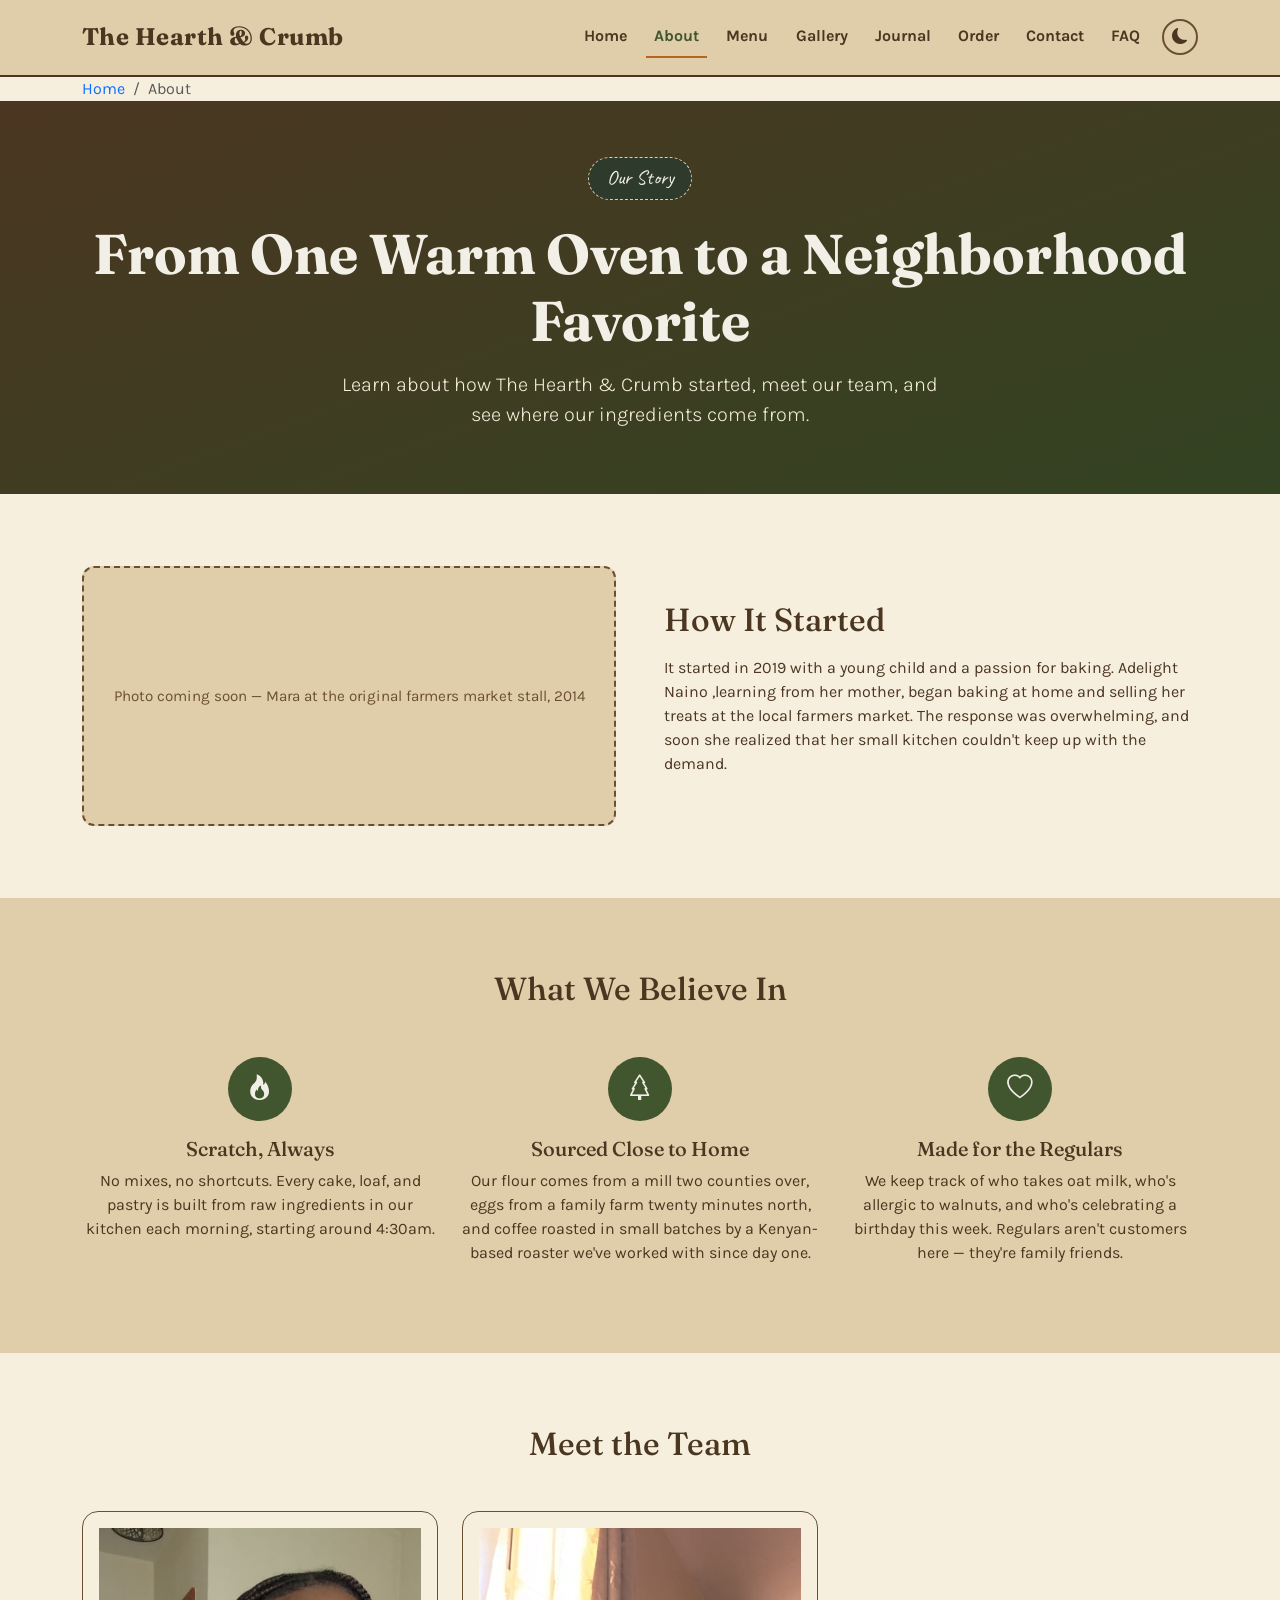
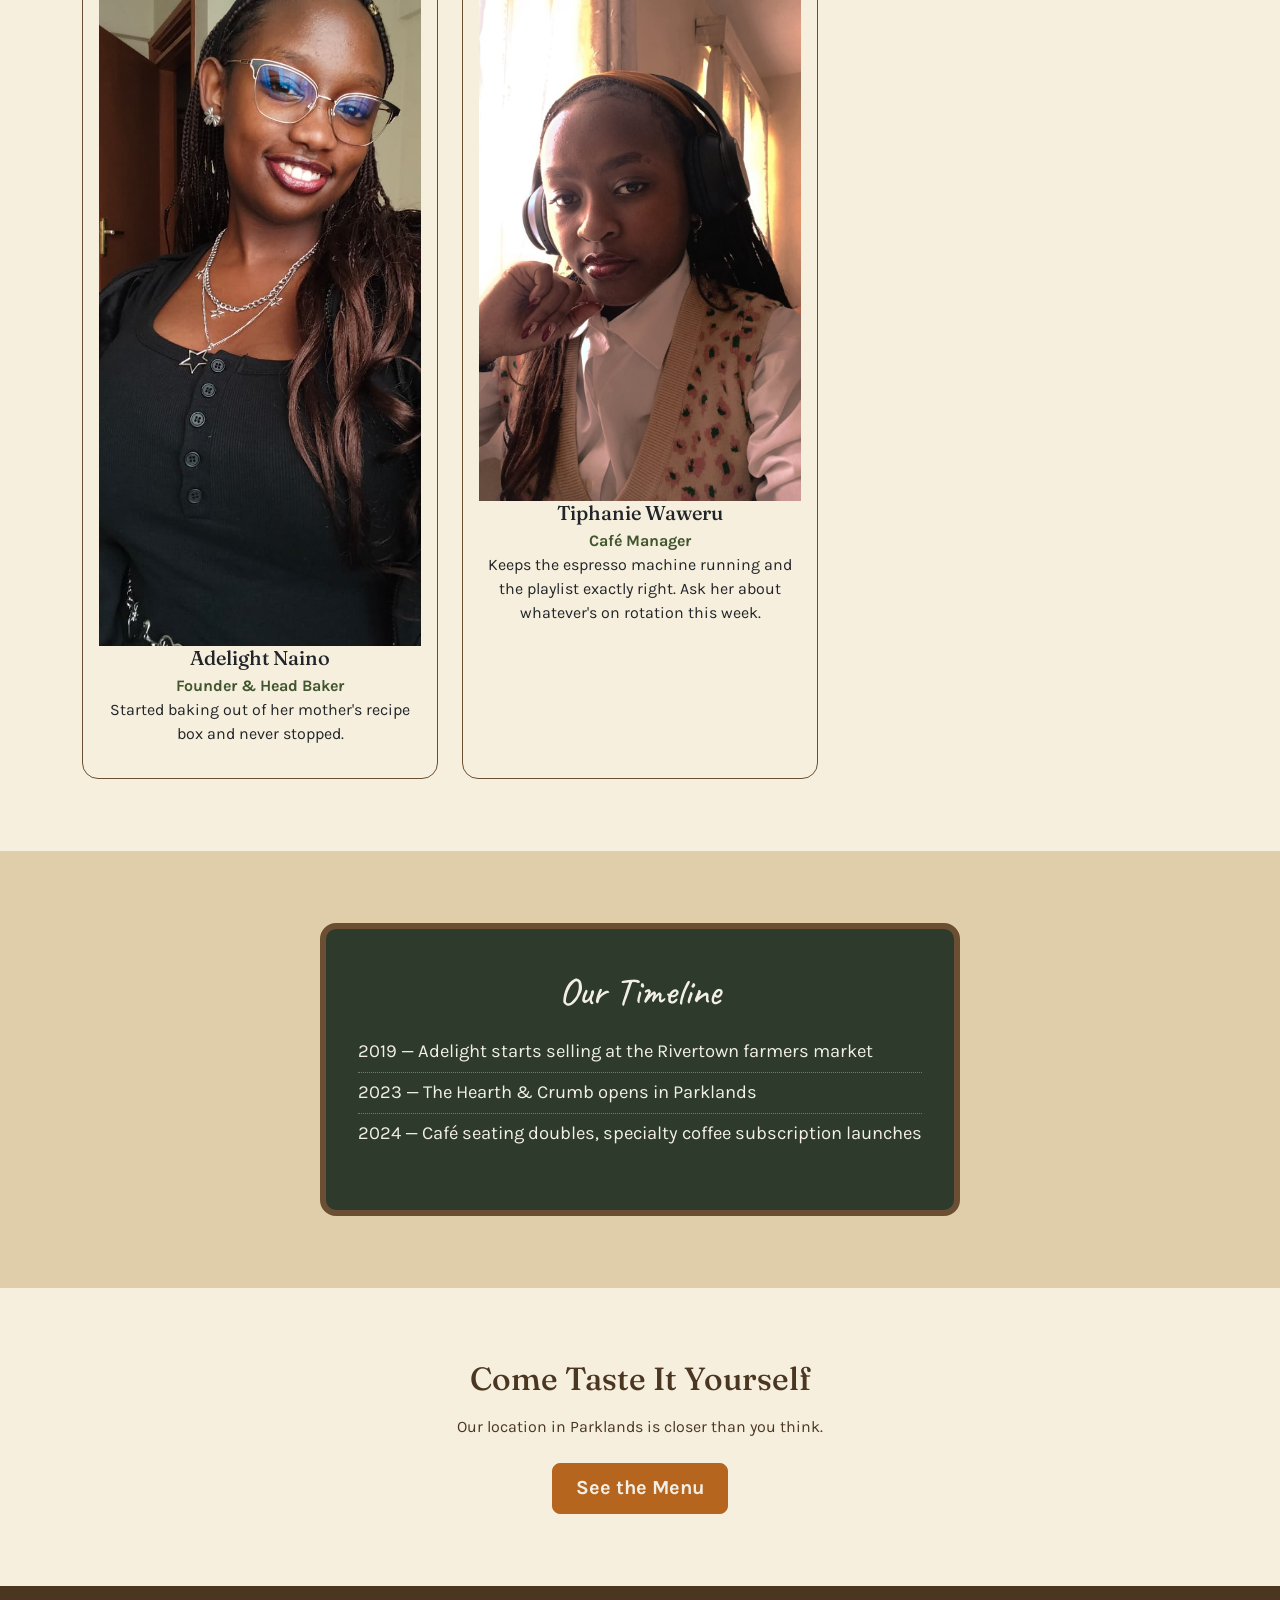
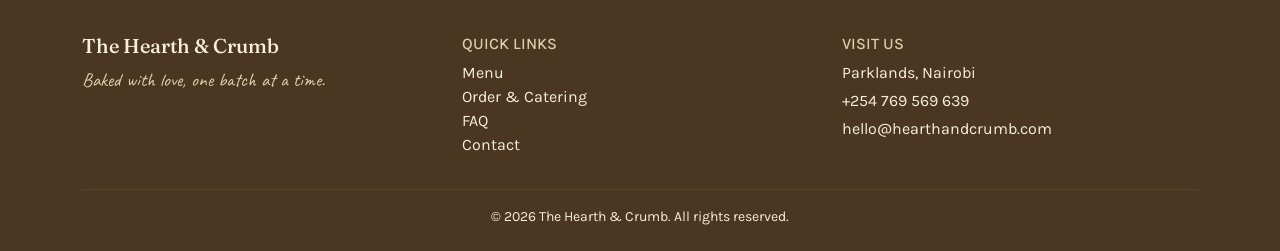
==== commit 31ba26d6: "Added the breadcrumb feature to all the pages" ====
--- a/about.html
+++ b/about.html
@@ -37,6 +37,17 @@
       </div>
     </div>
   </nav>
+  <!-- Breadcrumb -->
+<div class="breadcrumb-wrap">
+  <div class="container">
+    <nav aria-label="breadcrumb">
+      <ol class="breadcrumb mb-0">
+        <li class="breadcrumb-item"><a href="index.html">Home</a></li>
+        <li class="breadcrumb-item active" aria-current="page">About</li>
+      </ol>
+    </nav>
+  </div>
+</div>
 
   <!-- ===== Page banner ===== -->
   <header class="hero hero-sm text-center">
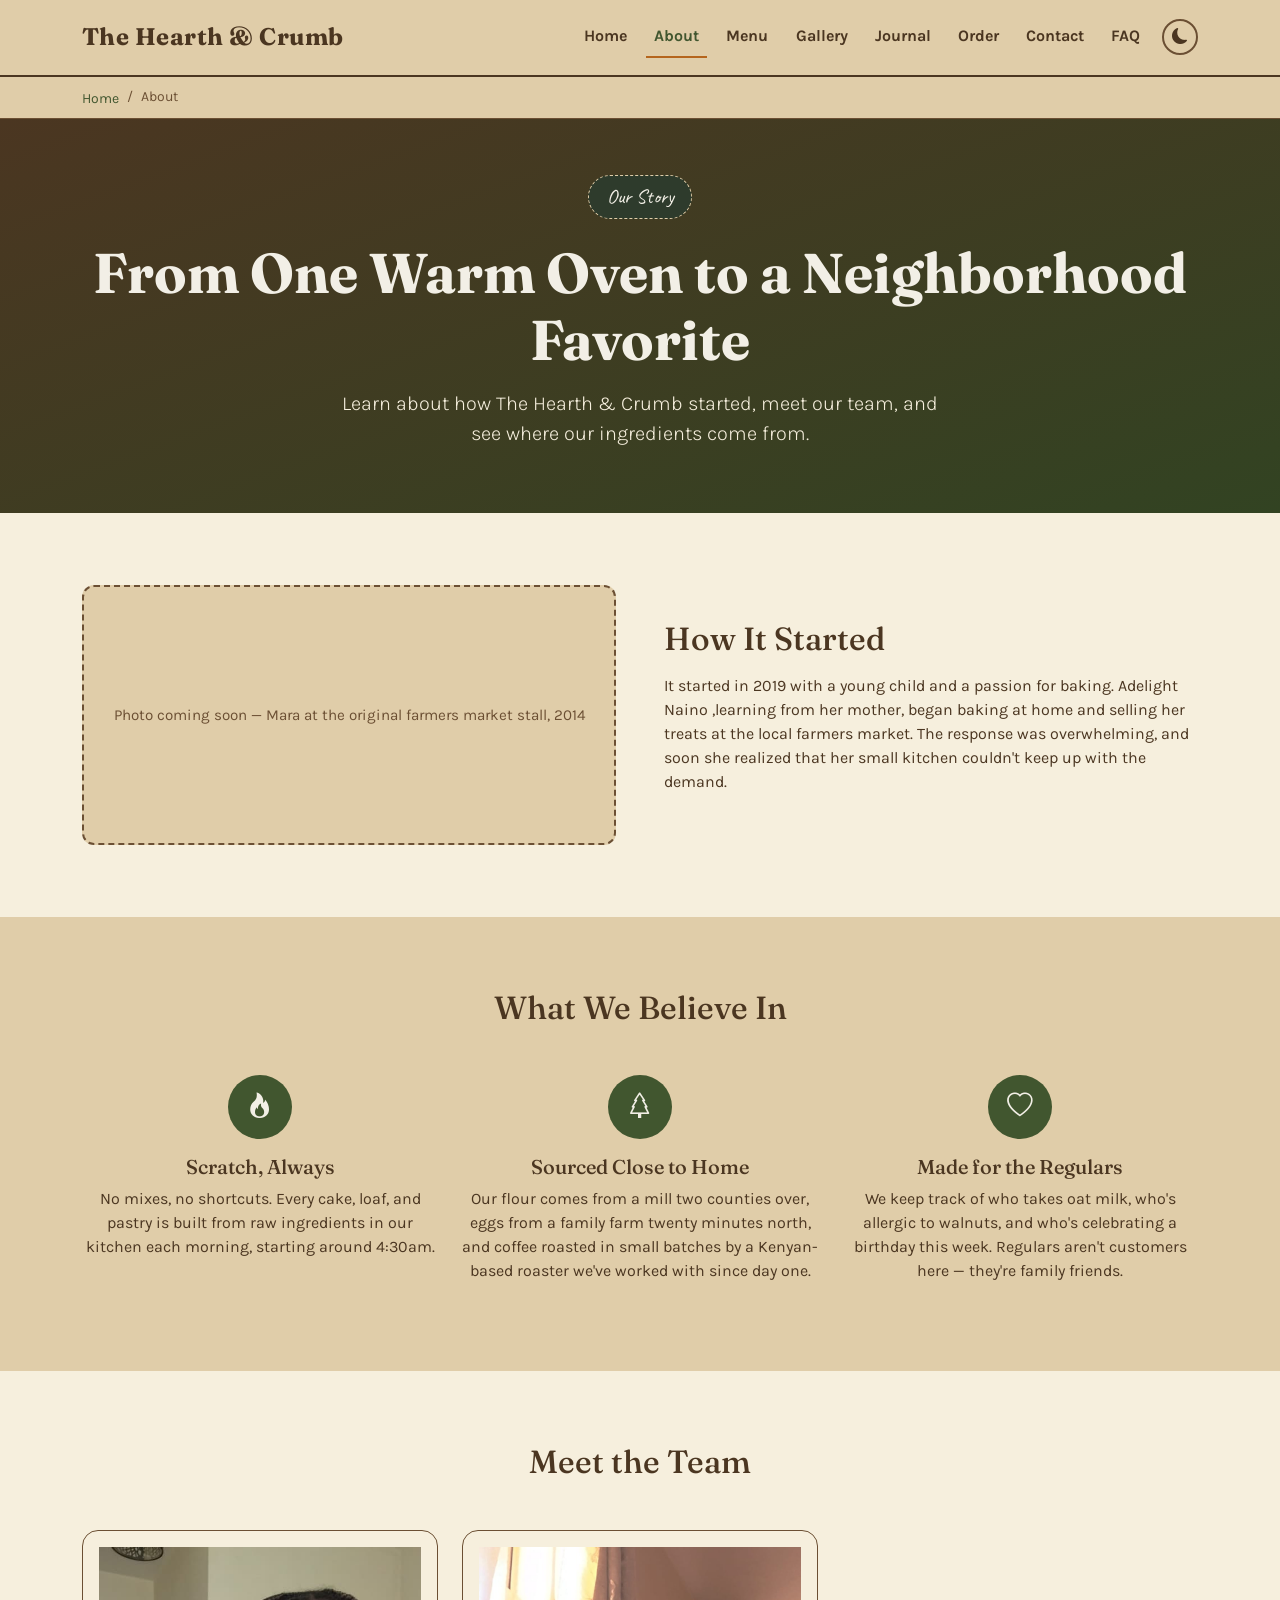
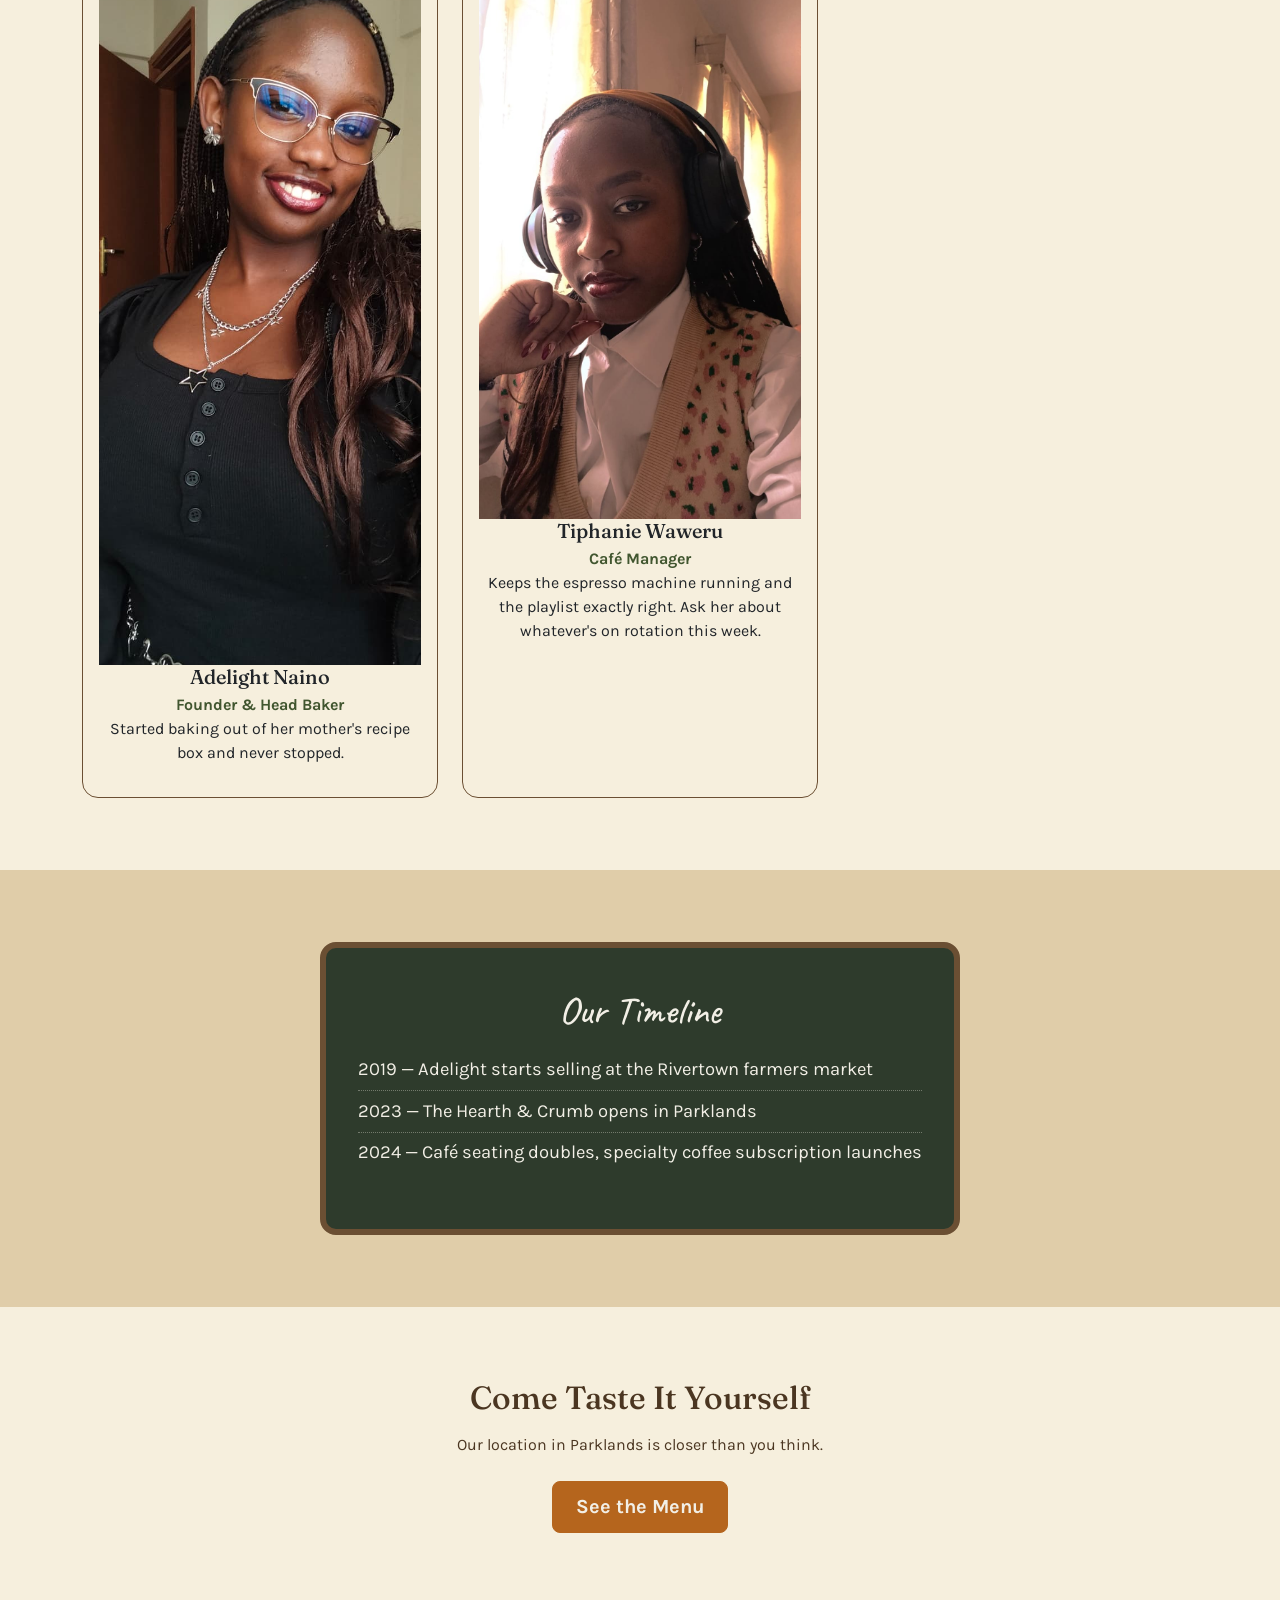
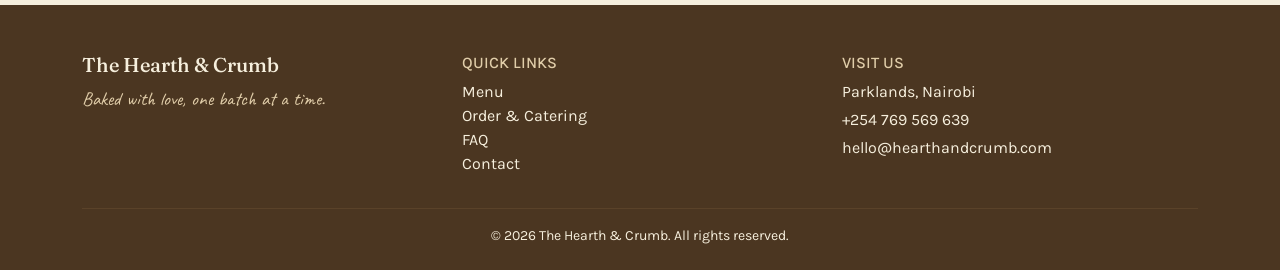
==== commit 17f5fcd2: "Fixed the navbar issue by adding an aria label" ====
--- a/about.html
+++ b/about.html
@@ -14,7 +14,7 @@
 <body>
 
   <!-- ===== Navbar ===== -->
-  <nav class="navbar navbar-expand-lg sticky-top">
+  <nav class="navbar navbar-expand-lg sticky-top" aria-label="Main navigation">
     <div class="container">
       <a class="navbar-brand" href="index.html">The Hearth &amp; Crumb</a>
       <button class="navbar-toggler" type="button" data-bs-toggle="collapse" data-bs-target="#mainNav" aria-controls="mainNav" aria-expanded="false" aria-label="Toggle navigation">
--- a/css/style.css
+++ b/css/style.css
@@ -702,4 +702,34 @@
 
 body.dark-mode .journal-modal-close {
   filter: invert(1);
+}
+/* ---------- breadcrumb ---------- */
+.breadcrumb-wrap {
+  background-color: var(--kraft);
+  padding: .55rem 0;
+  border-bottom: 1px solid var(--walnut-soft);
+}
+
+.breadcrumb-item a {
+  color: var(--forest);
+  text-decoration: none;
+  font-size: .875rem;
+}
+
+.breadcrumb-item a:hover {
+  color: var(--copper);
+}
+
+.breadcrumb-item.active {
+  color: var(--walnut-soft);
+  font-size: .875rem;
+}
+
+.breadcrumb-item + .breadcrumb-item::before {
+  color: var(--walnut-soft);
+}
+
+body.dark-mode .breadcrumb-wrap {
+  background-color: #2a2118;
+  border-color: var(--walnut-soft);
 }
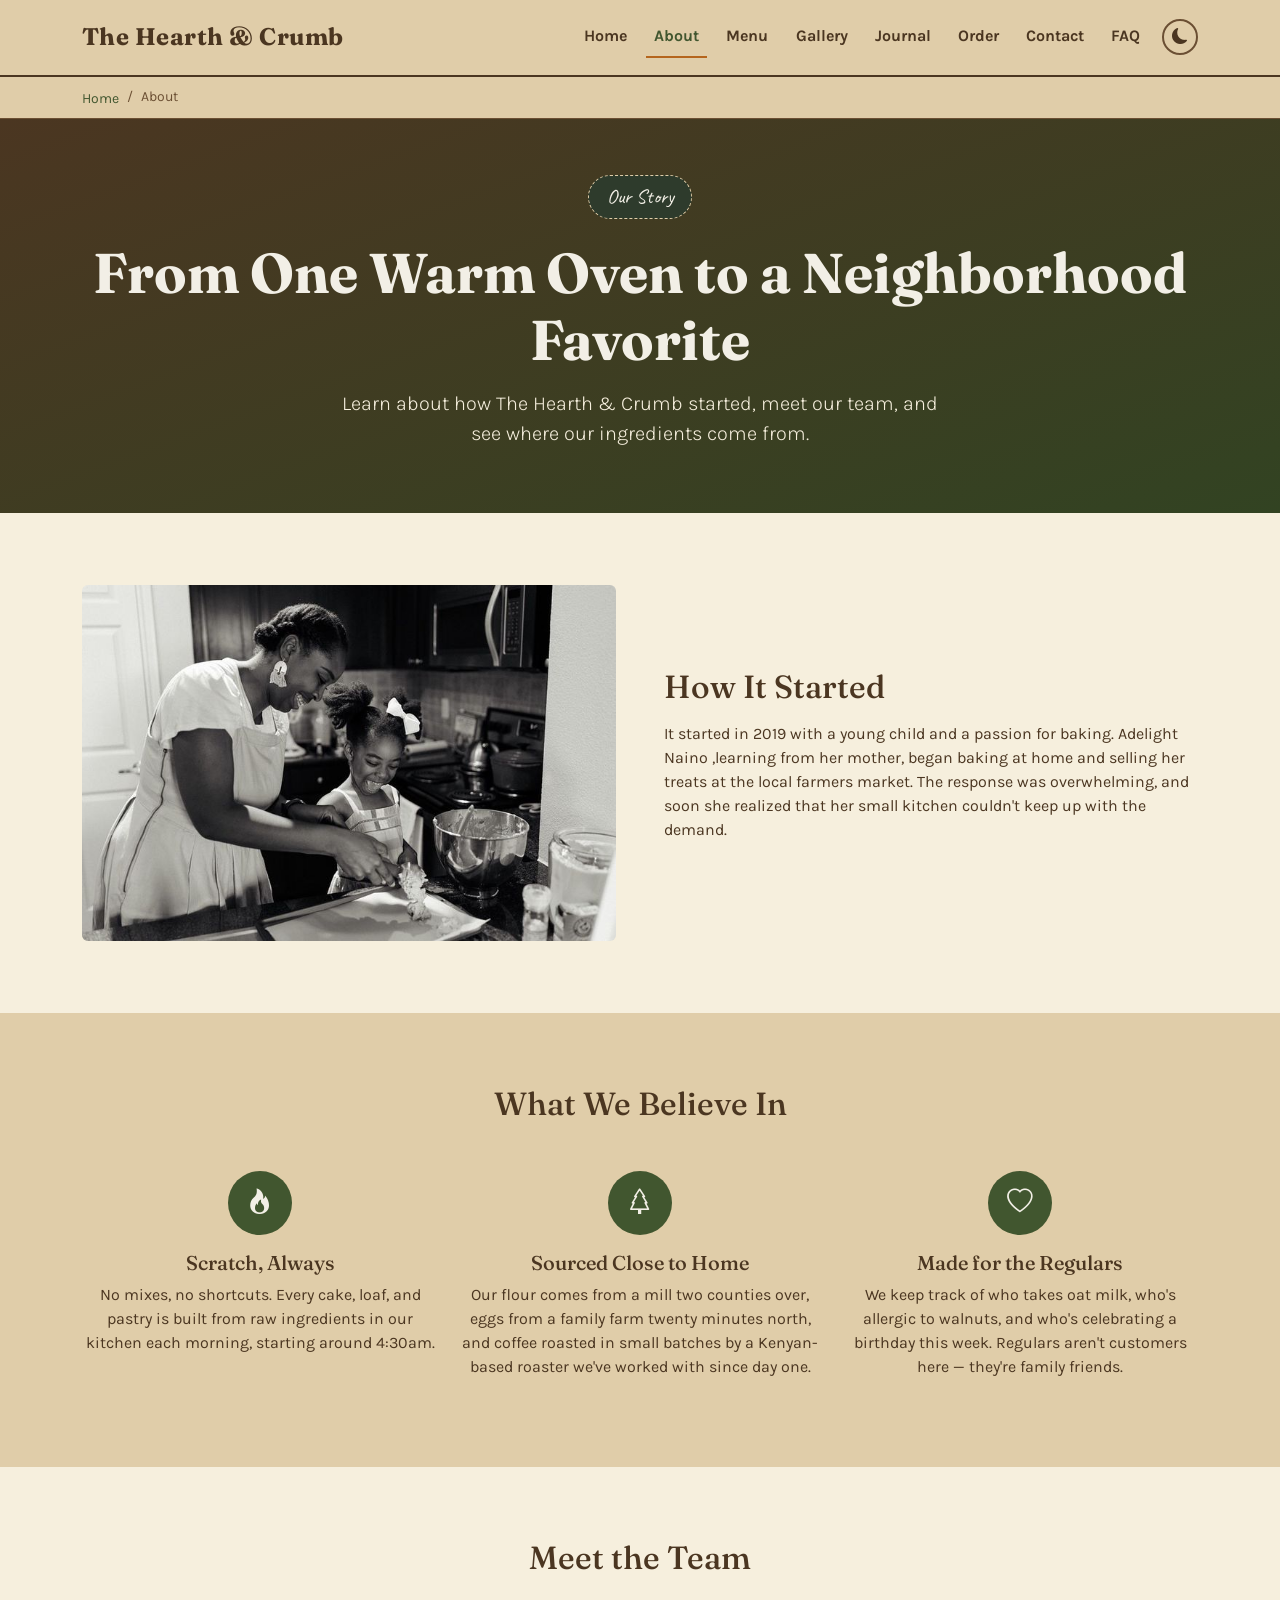
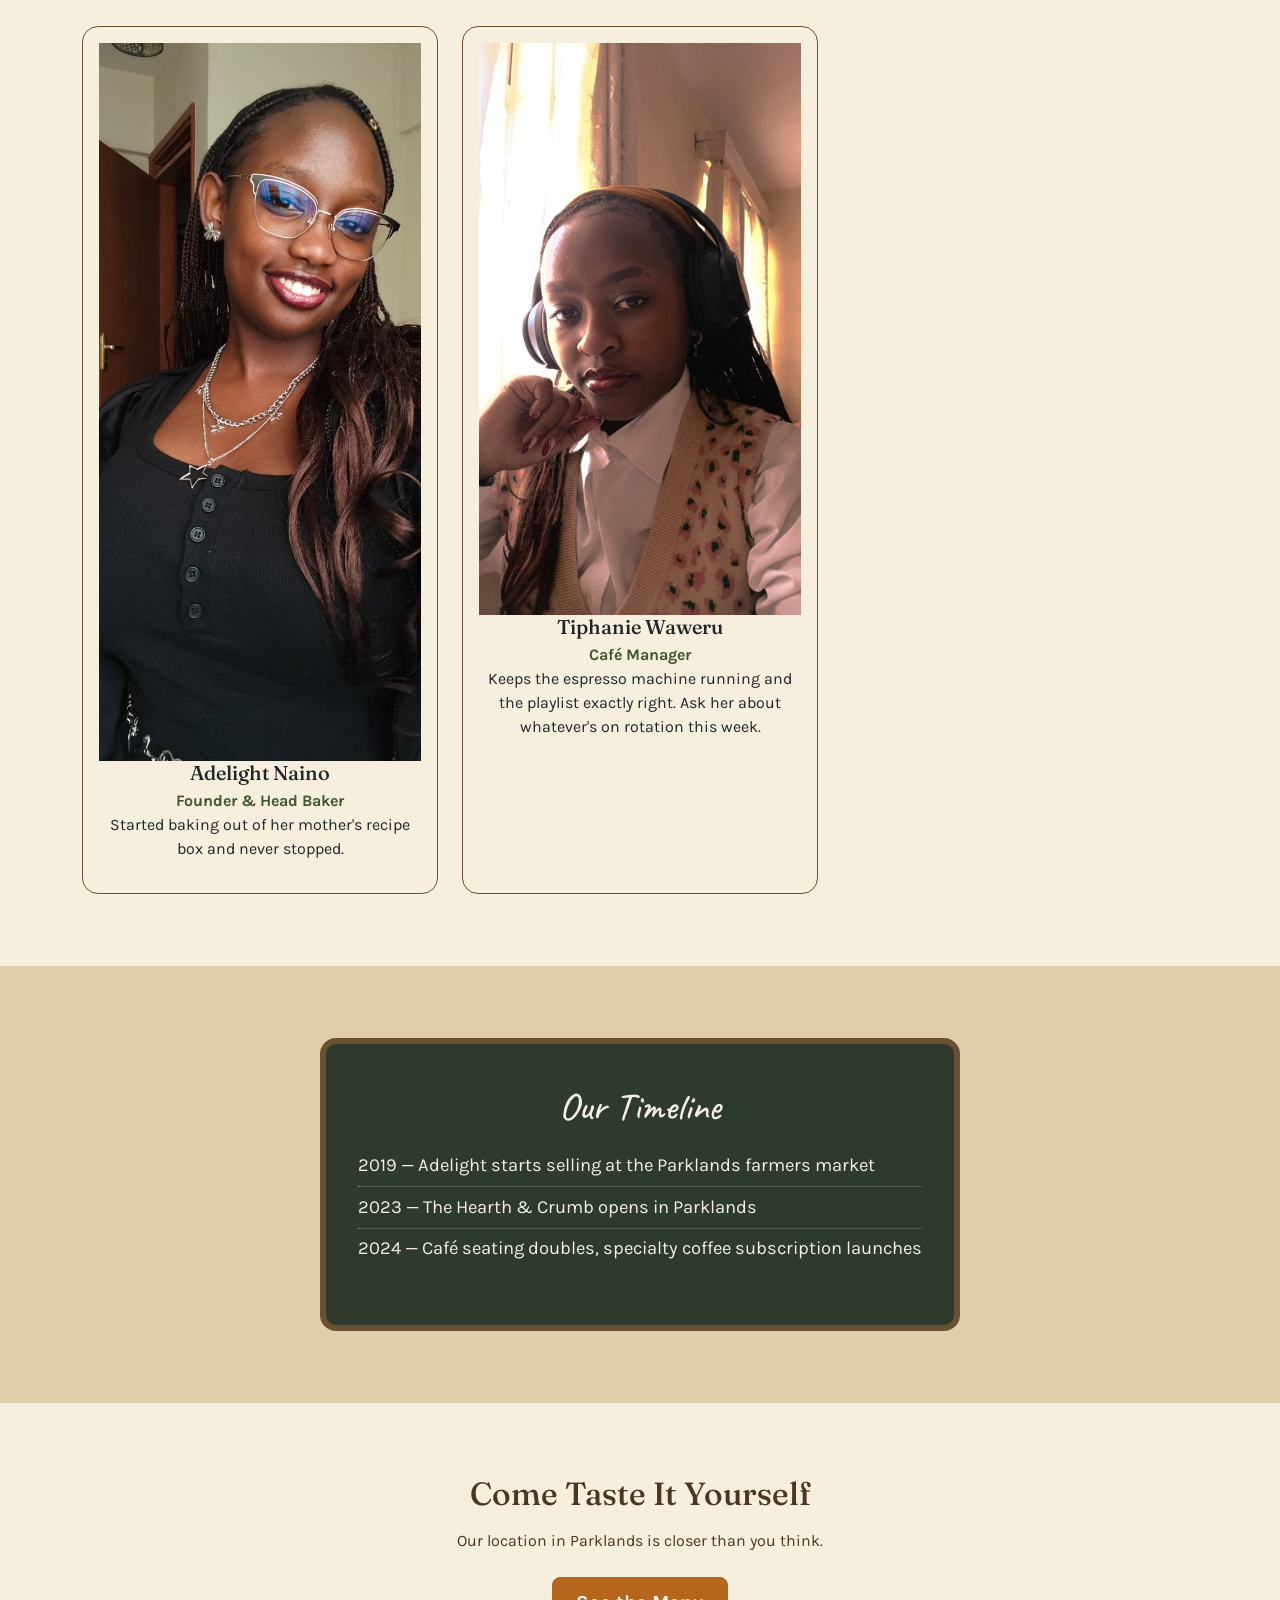
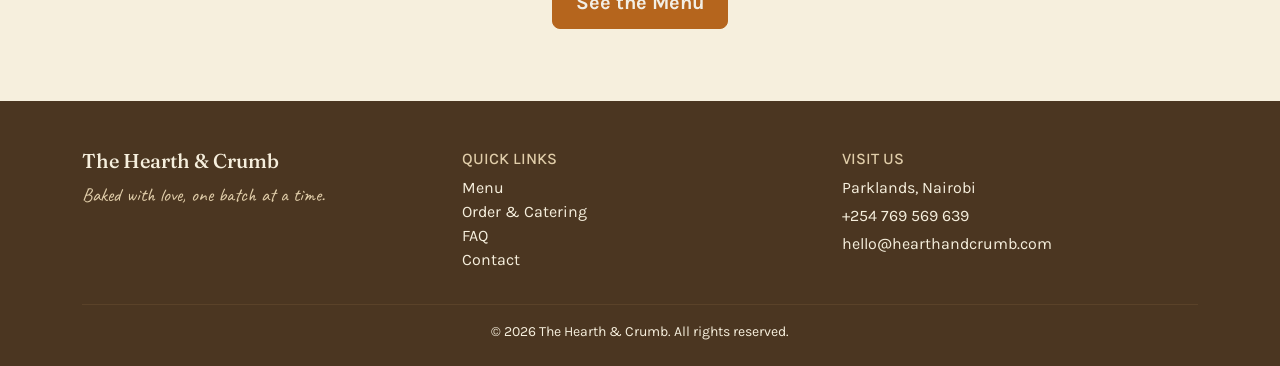
==== commit b07fc97e: "Fixed the bootstrap link" ====
--- a/about.html
+++ b/about.html
@@ -7,7 +7,7 @@
   <title>Our Story | The Hearth & Crumb</title>
 
   <link href="https://cdn.jsdelivr.net/npm/bootstrap@5.3.8/dist/css/bootstrap.min.css" rel="stylesheet" integrity="sha384-sRIl4kxILFvY47J16cr9ZwB07vP4J8+LH7qKQnuqkuIAvNWLzeN8tE5YBujZqJLB" crossorigin="anonymous">
-<link rel="stylesheet" href="https://cdn.jsdelivr.net/npm/bootstrap-icons@1.11.3/font/bootstrap-icons.css">
+ <link rel="stylesheet" href="https://cdn.jsdelivr.net/npm/bootstrap-icons@1.11.3/font/bootstrap-icons.css" integrity="sha384-+gX4w7RS2RnVzH12Q2M4s8Je+PUPs8IB21C3Xfzrj6H0Fx2Z6dY57oPzYGg4tV6A" crossorigin="anonymous">
 <!-- Custom styles -->
 <link rel="stylesheet" href="css/style.css">
 </head>
@@ -67,9 +67,7 @@
           <p>It started in 2019 with a young child and a passion for baking. Adelight Naino ,learning from her mother, began baking at home and selling her treats at the local farmers market. The response was overwhelming, and soon she realized that her small kitchen couldn't keep up with the demand.</p>
         </div>
         <div class="col-lg-6 order-lg-1">
-          <div class="image-placeholder">
-            Photo coming soon &mdash; Mara at the original farmers market stall, 2014
-          </div>
+          <img src="images/AddieAndMumBaking.jpg" alt="Adelight and her mother baking together at home in 2019, where it all started" class="img-fluid rounded">
         </div>
       </div>
     </div>
@@ -134,7 +132,7 @@
       <div class="chalkboard mx-auto" style="max-width: 640px;">
         <h2 class="text-center">Our Timeline</h2>
         <ul>
-          <li>2019 &mdash; Adelight starts selling at the Rivertown farmers market</li>
+          <li>2019 &mdash; Adelight starts selling at the Parklands farmers market</li>
           <li>2023 &mdash; The Hearth &amp; Crumb opens in Parklands </li>
           <li>2024 &mdash; Café seating doubles, specialty coffee subscription launches</li>
         </ul>
@@ -151,7 +149,7 @@
     </div>
   </section>
 
-  <!-- ===== Footer ===== -->
+  
   <footer class="site-footer">
     <div class="container">
       <div class="row g-4">
@@ -183,4 +181,4 @@
  <script src="https://cdn.jsdelivr.net/npm/bootstrap@5.3.8/dist/js/bootstrap.bundle.min.js" integrity="sha384-FKyoEForCGlyvwx9Hj09JcYn3nv7wiPVlz7YYwJrWVcXK/BmnVDxM+D2scQbITxI" crossorigin="anonymous"></script>
 <script src="js/main.js"></script>
 </body>
-</html>
+</html>
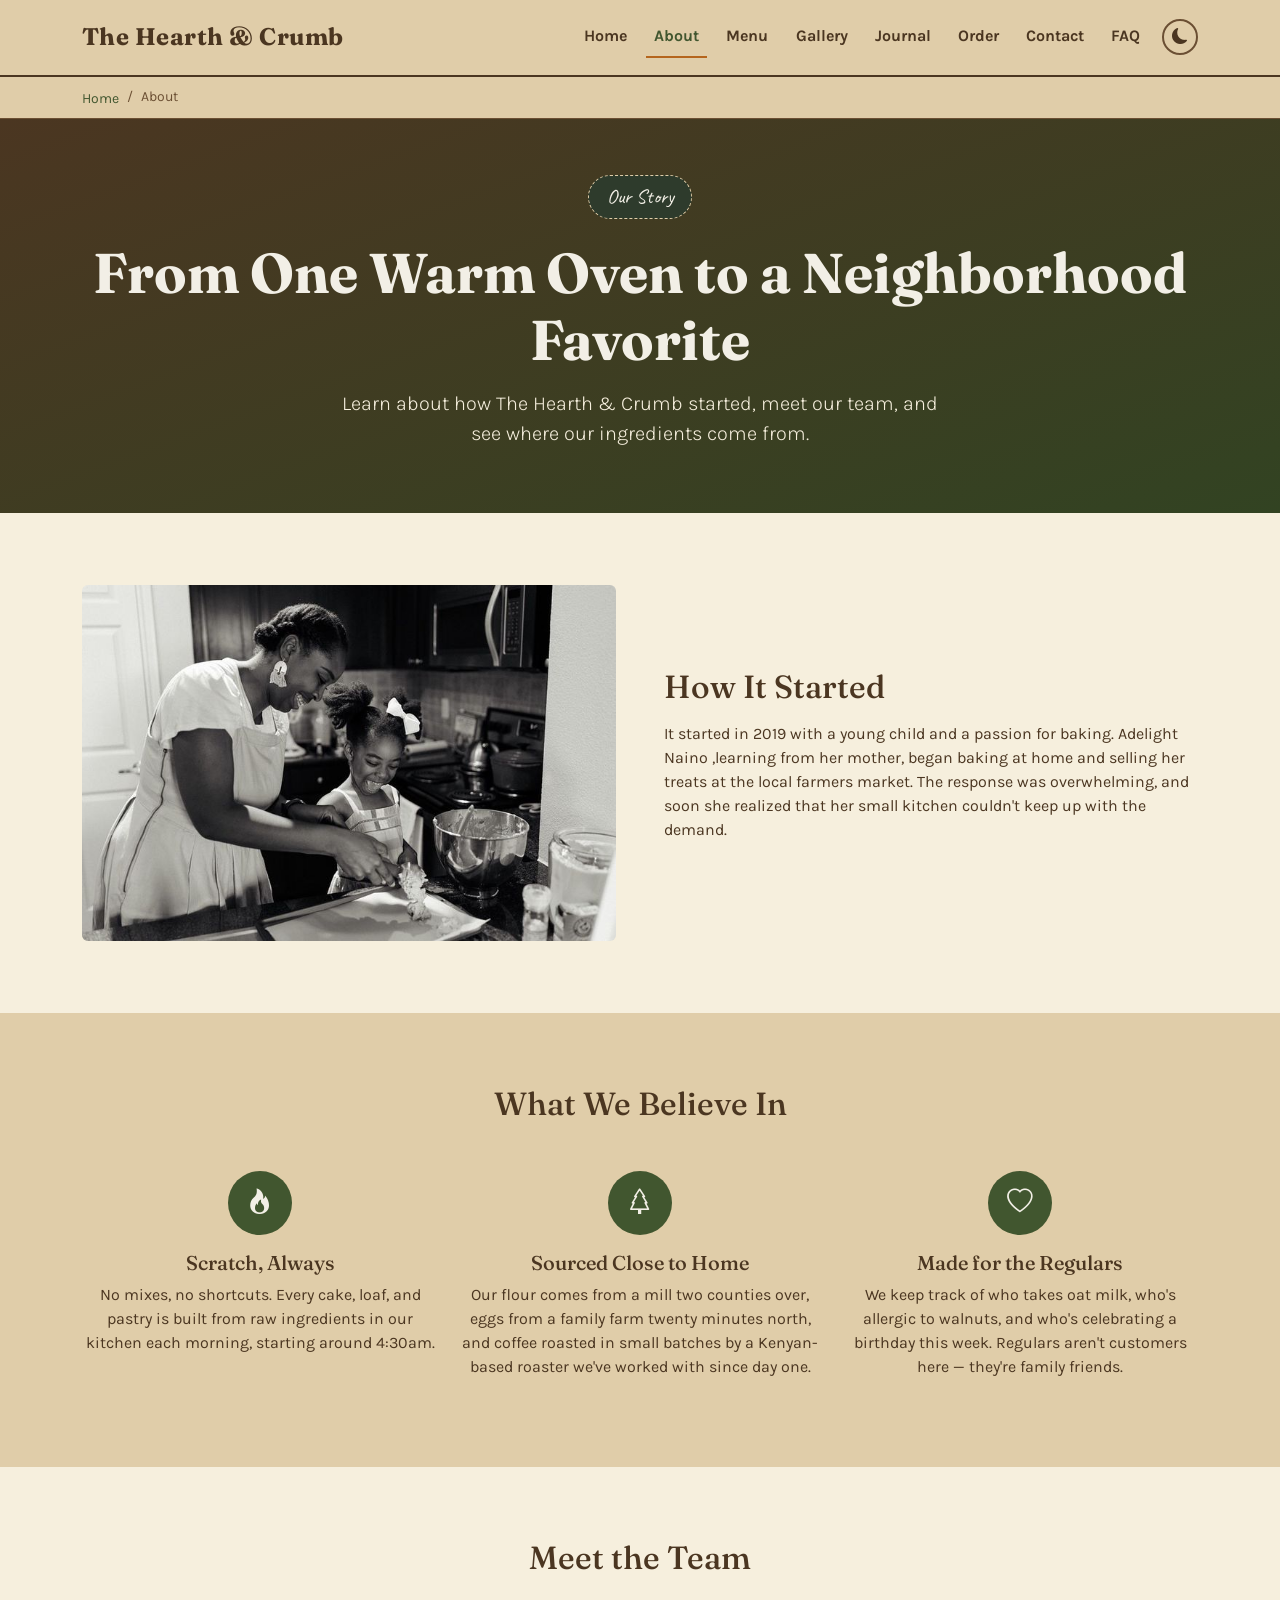
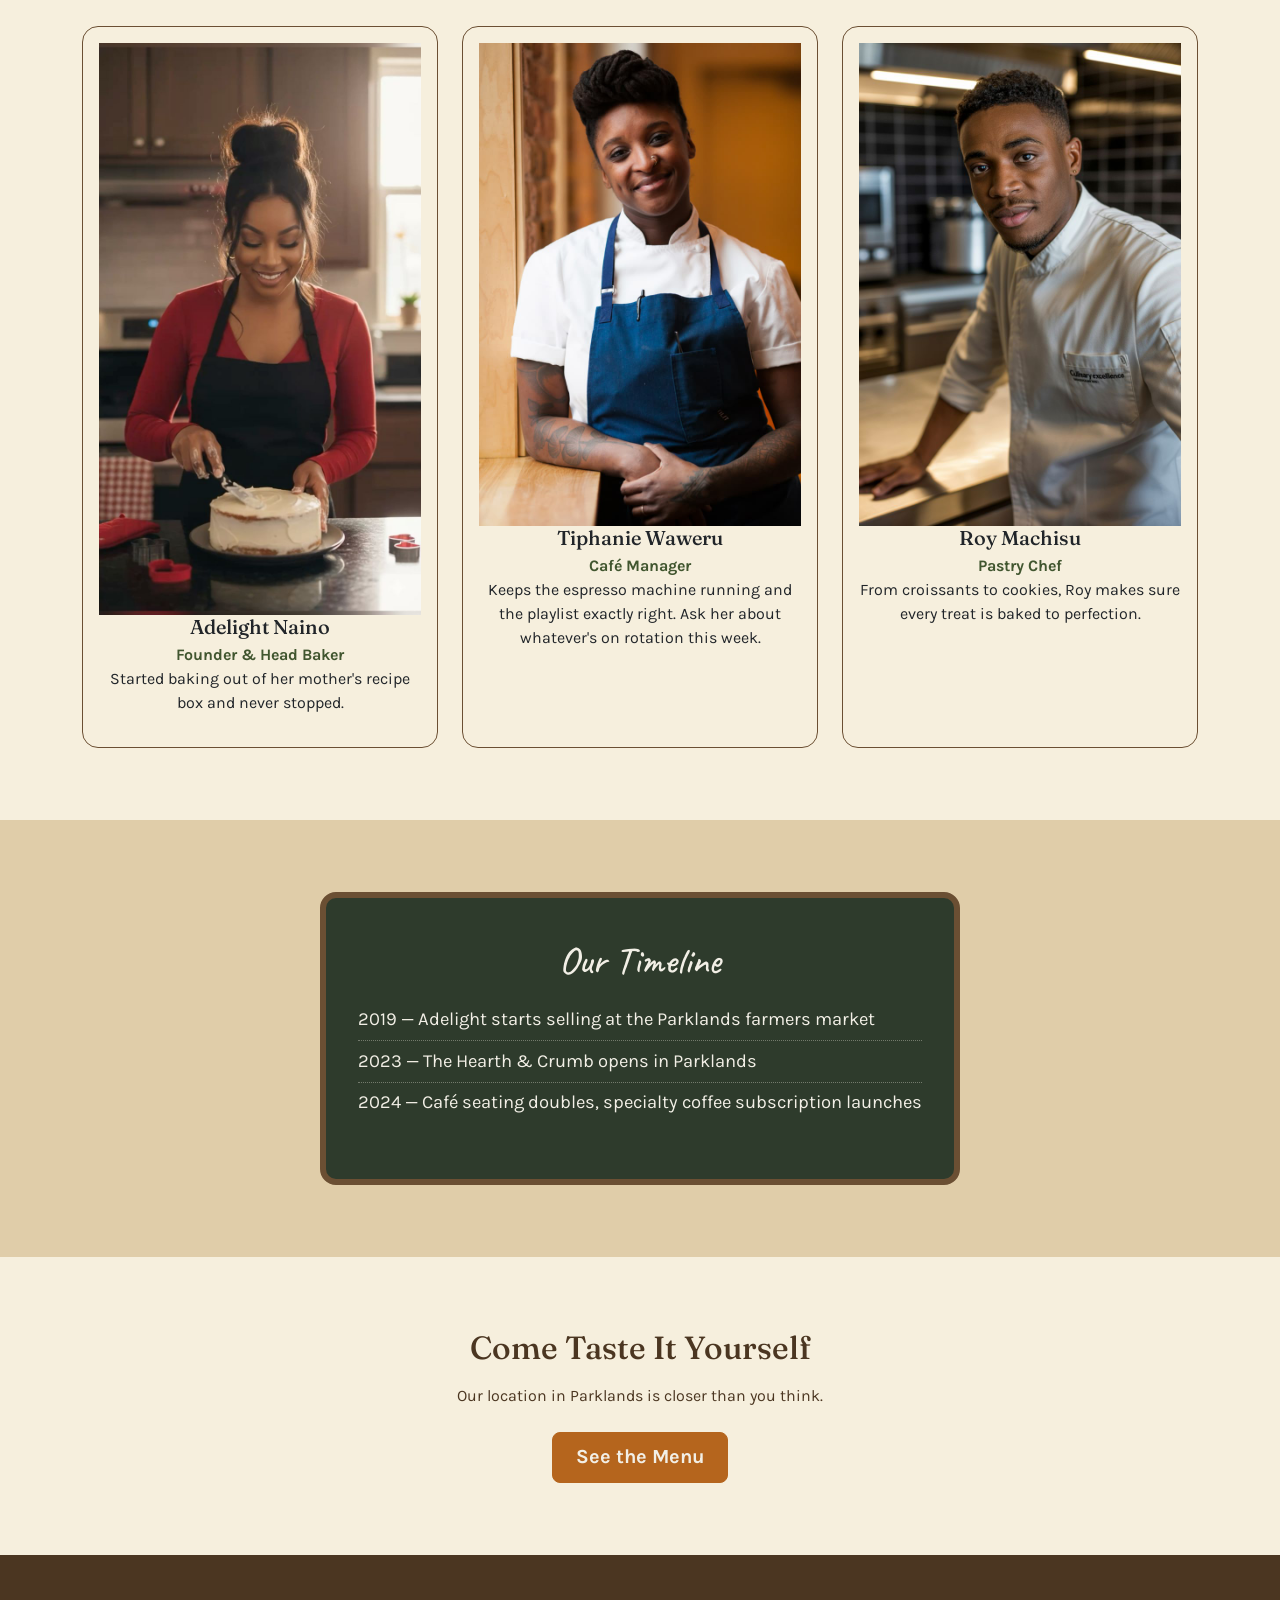
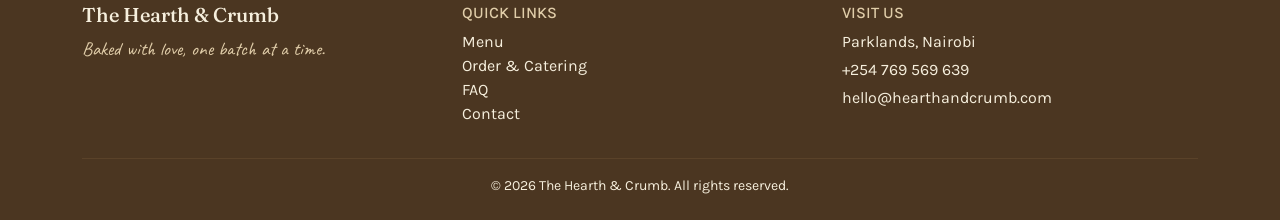
==== commit 7abde7a3: "Addeed the team images to the about page" ====
--- a/about.html
+++ b/about.html
@@ -105,7 +105,7 @@
         <div class="col-md-4">
           <div class="card card-team p-3 text-center">
             <div class="image" style="min-height: 50px;">
-              <img src="images/Naino.jpeg" alt="Founder Adelight Naino standing in a doorway with braided hair and silver necklaces, smiling warmly in an indoor setting" class="img-fluid">
+              <img src="images/Adelight.jpg" alt="Founder Adelight Naino standing in a doorway with braided hair and silver necklaces, smiling warmly in an indoor setting" class="img-fluid">
             </div>
             <h3 class="h5 mb-1">Adelight Naino</h3>
             <p class="mb-0 fw-bold" style="color: var(--forest);">Founder &amp; Head Baker</p>
@@ -115,11 +115,21 @@
         <div class="col-md-4">
           <div class="card card-team p-3 text-center">
             <div class="image" style="min-height: 50px;">
-              <img src="images/Tiphy.jpeg" alt="Cafe manager Tiphanie Waweru smiling in a cozy cafe setting with espresso equipment nearby" class="img-fluid">
+              <img src="images/Tiphy.jpg" alt="Cafe manager Tiphanie Waweru smiling in a cozy cafe setting with espresso equipment nearby" class="img-fluid">
             </div>
             <h3 class="h5 mb-1">Tiphanie Waweru</h3>
             <p class="mb-0 fw-bold" style="color: var(--forest);">Café Manager</p>
             <p>Keeps the espresso machine running and the playlist exactly right. Ask her about whatever's on rotation this week.</p>
+          </div>
+        </div>
+        <div class="col-md-4">
+          <div class="card card-team p-3 text-center">
+            <div class="image" style="min-height: 50px;">
+              <img src="images/James.jpg" alt="Pastry chef James Mwangi holding a tray of freshly baked croissants in a kitchen setting" class="img-fluid">
+            </div>
+            <h3 class="h5 mb-1">Roy Machisu</h3>
+            <p class="mb-0 fw-bold" style="color: var(--forest);">Pastry Chef</p>
+            <p>From croissants to cookies, Roy makes sure every treat is baked to perfection.</p>
           </div>
         </div>
       </div>
